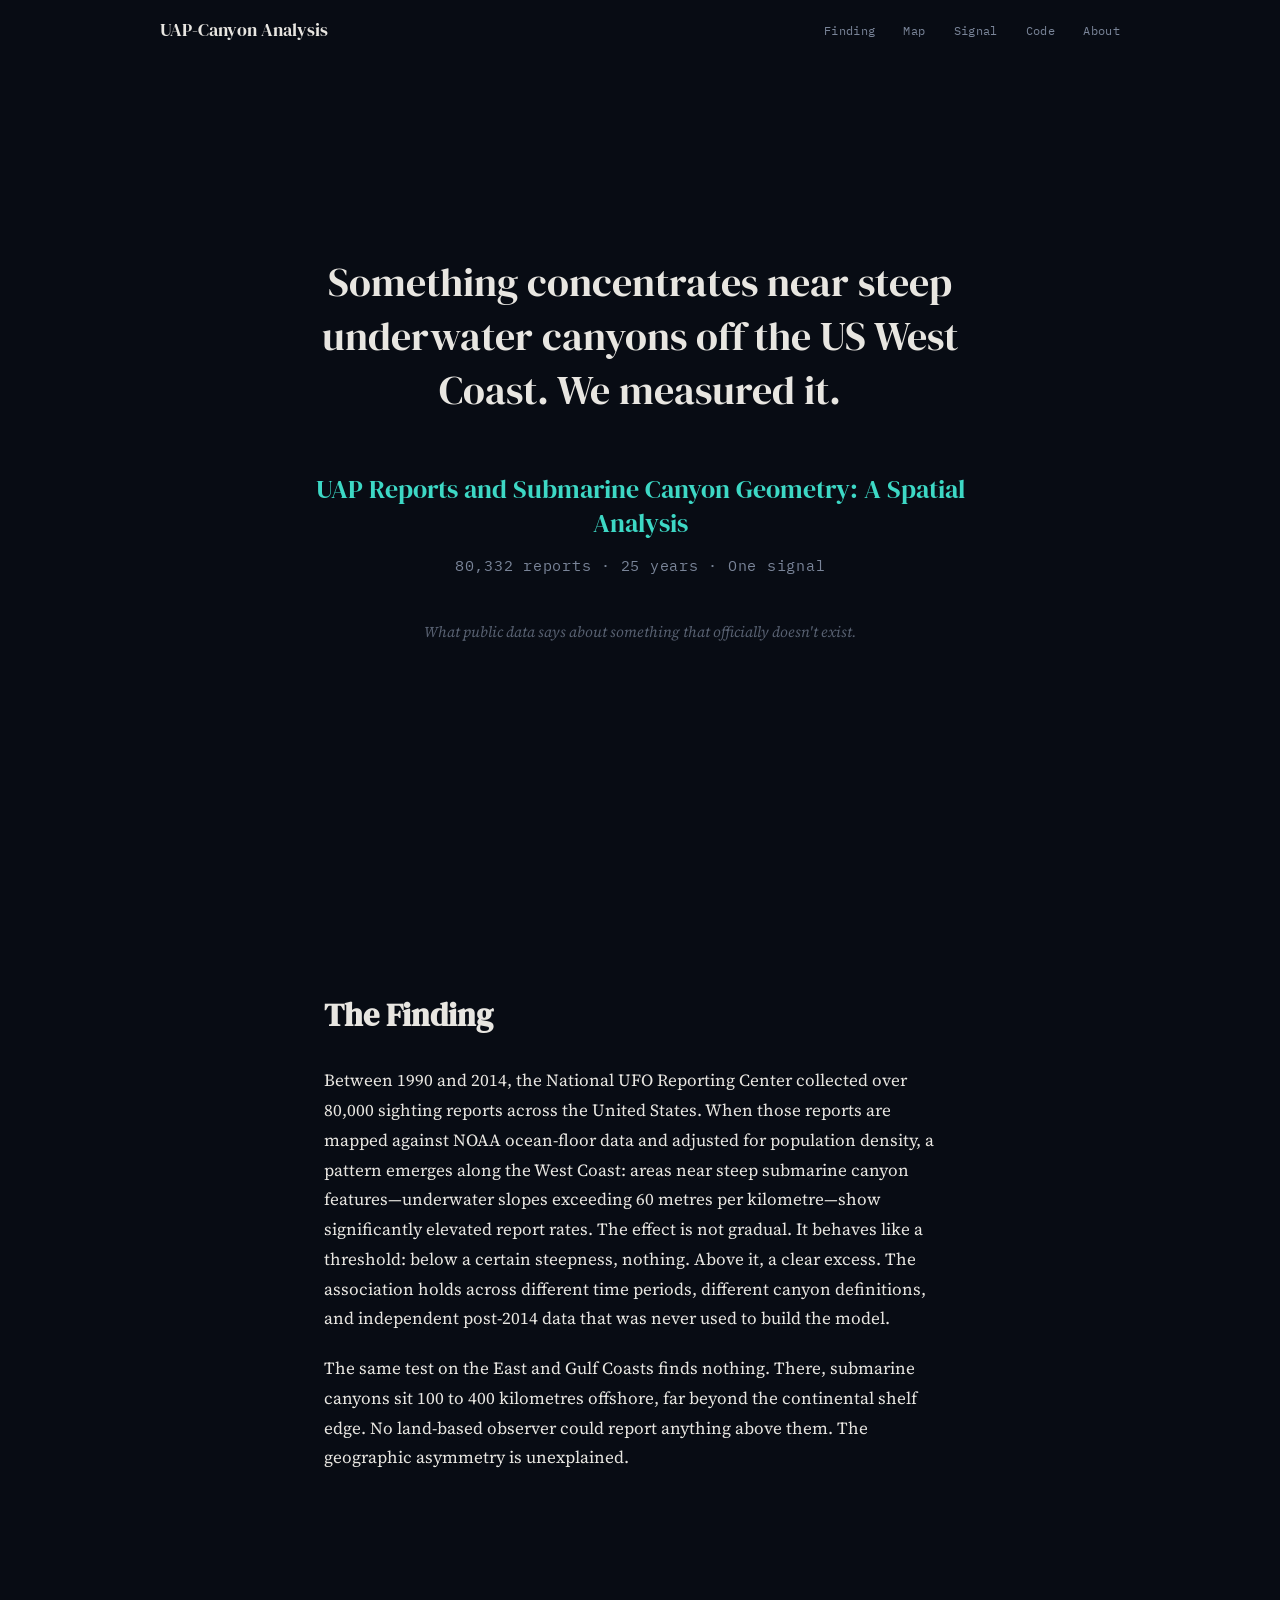
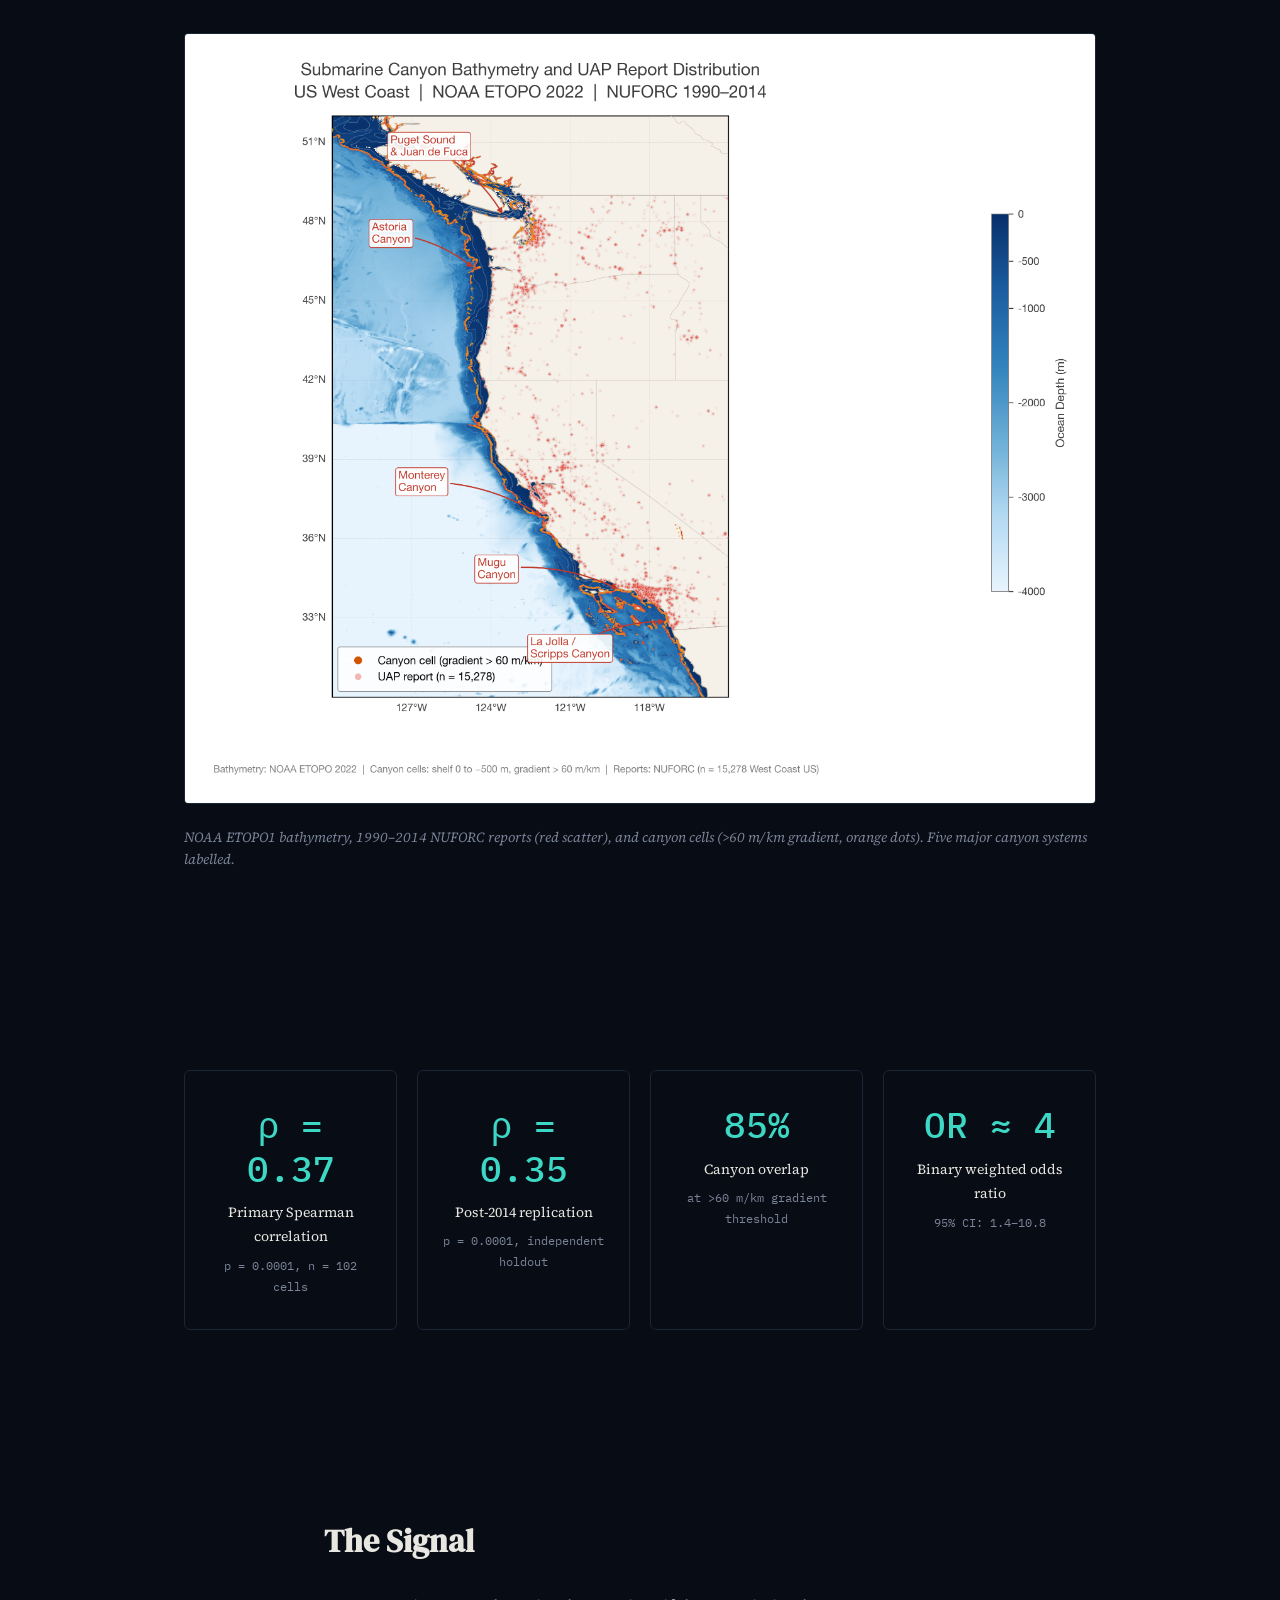
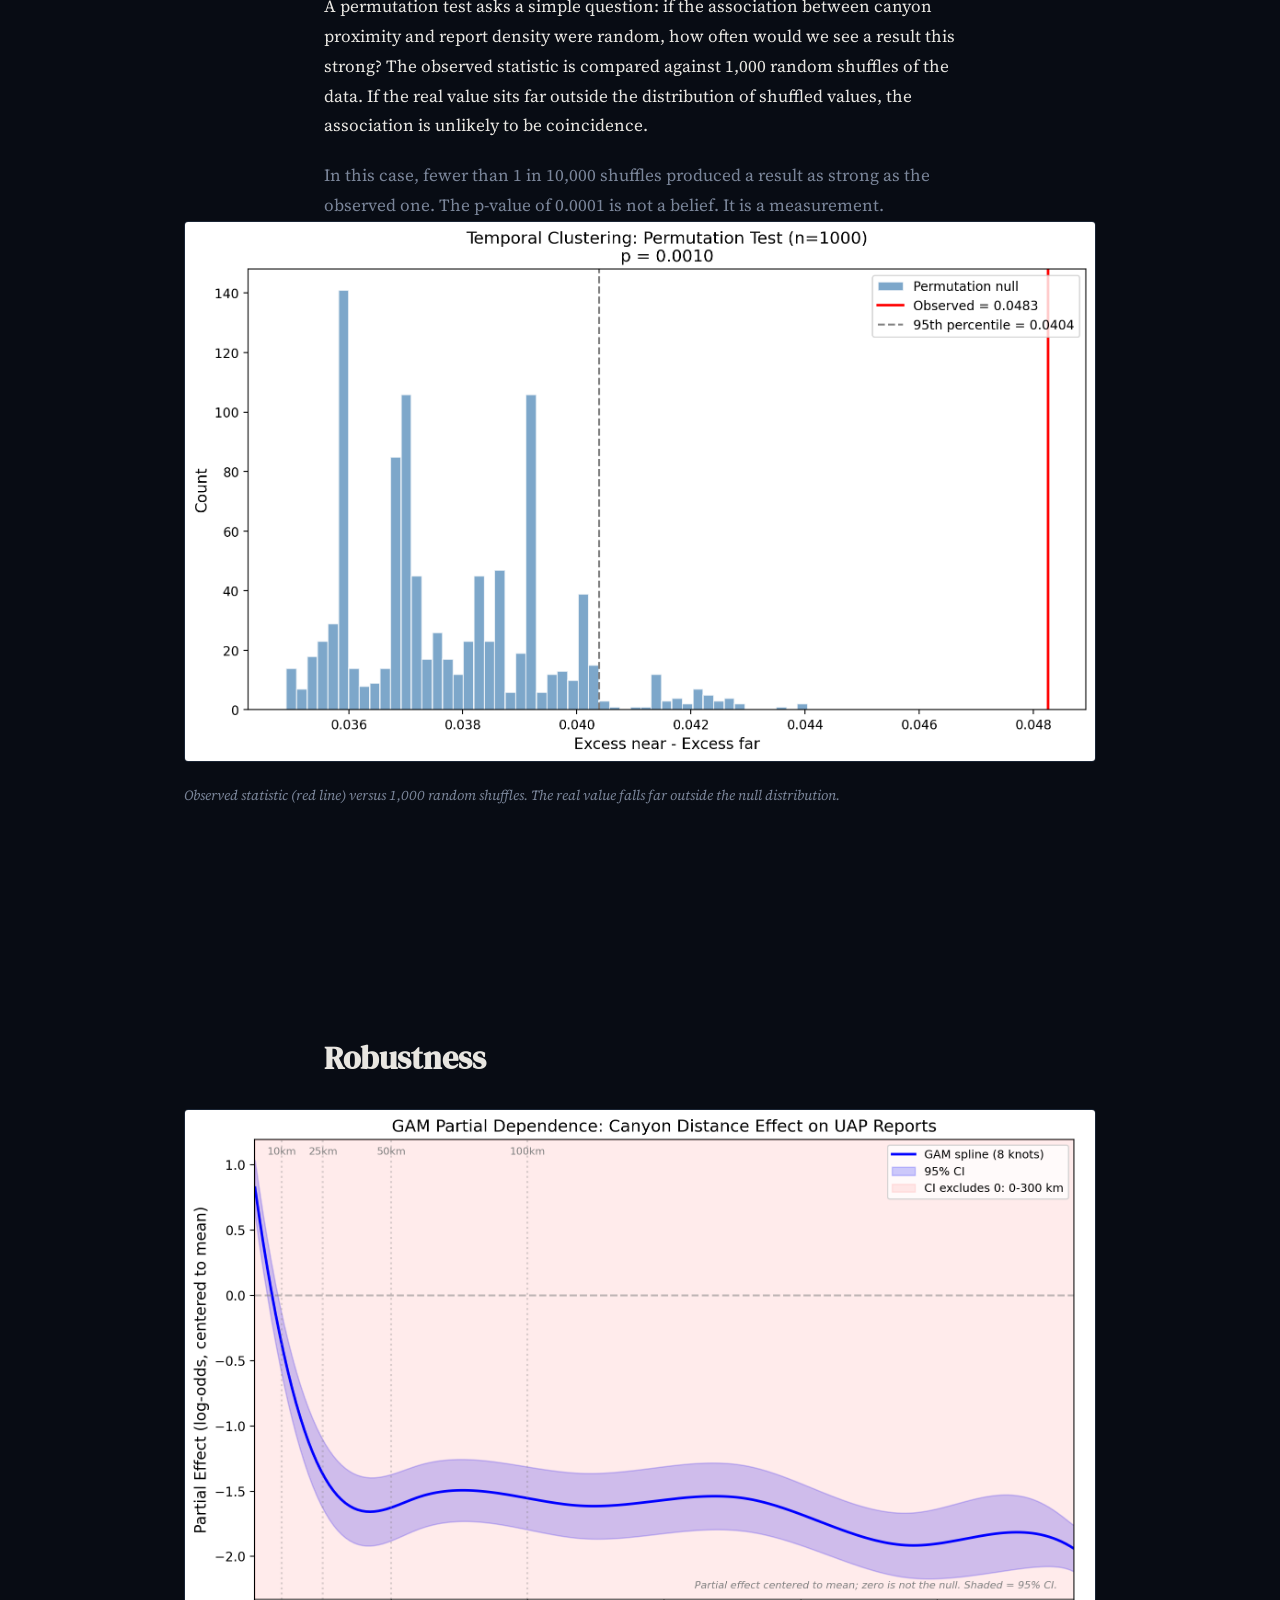
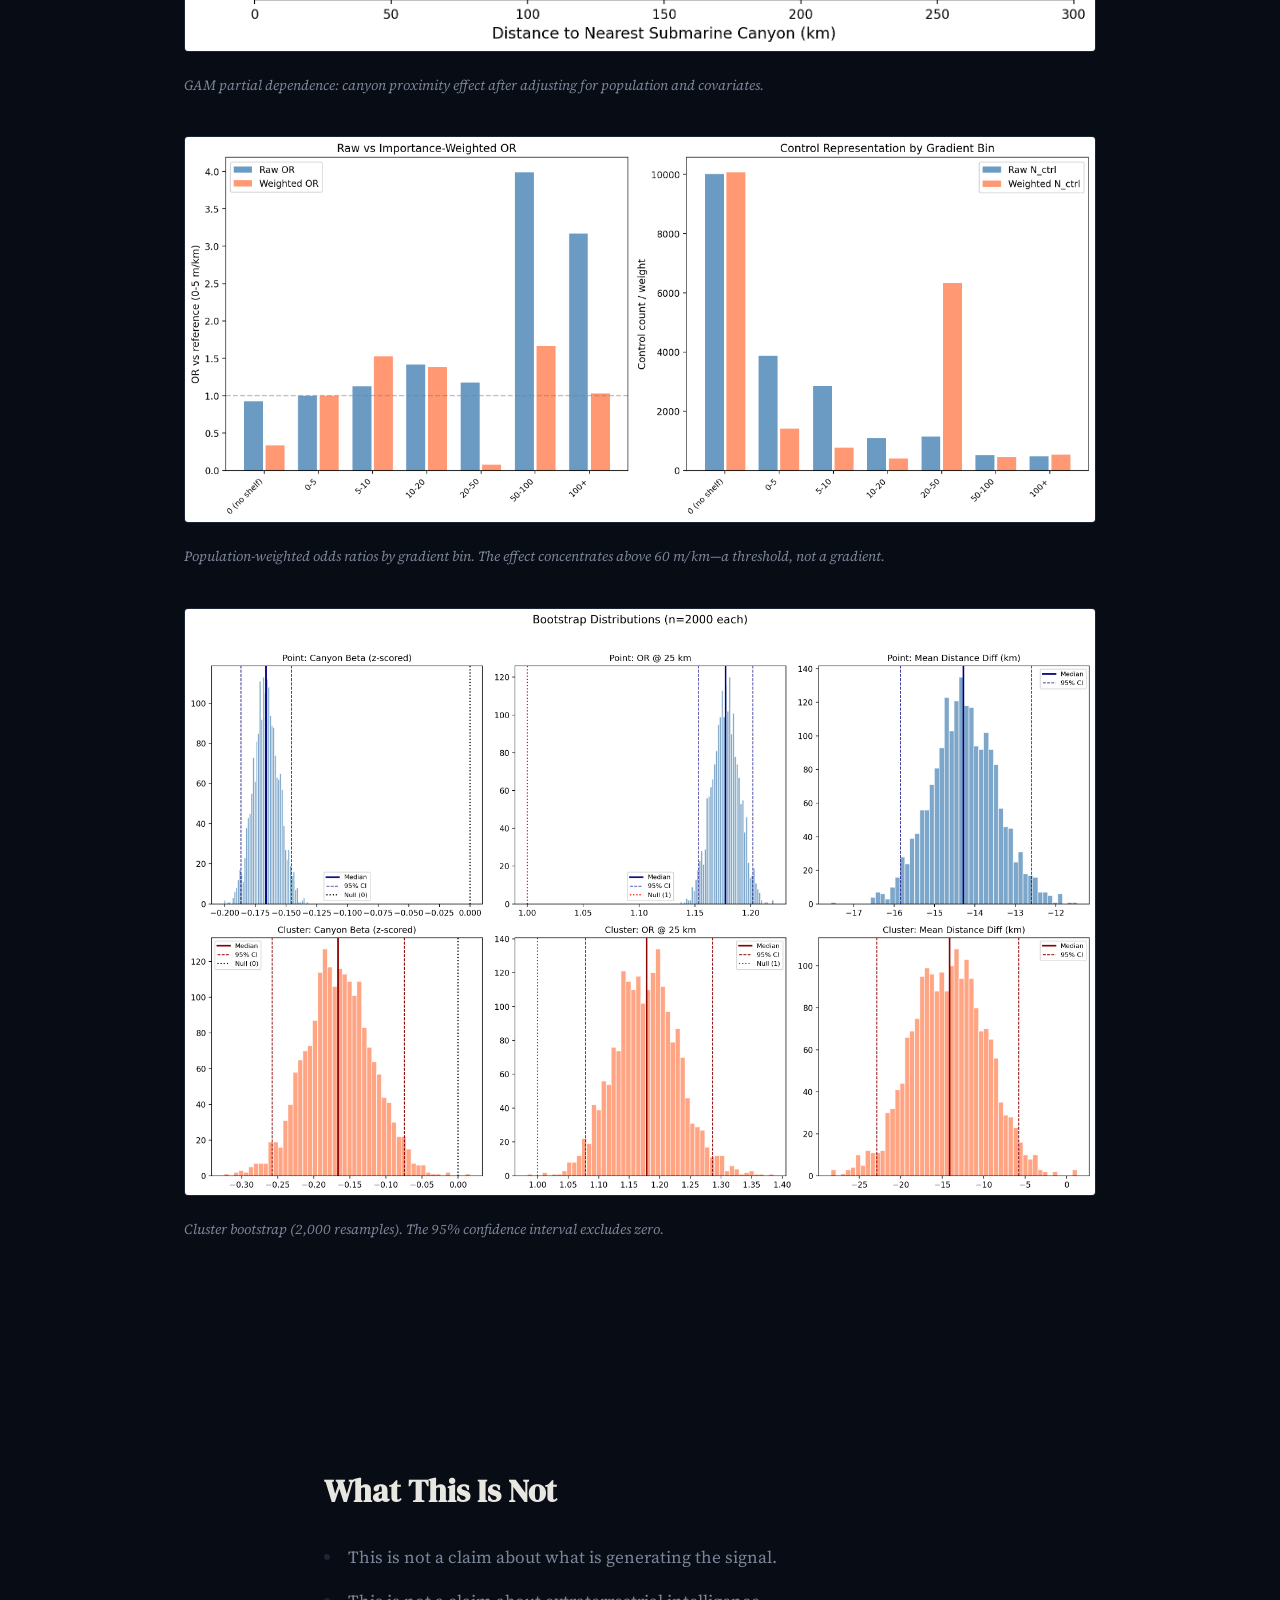
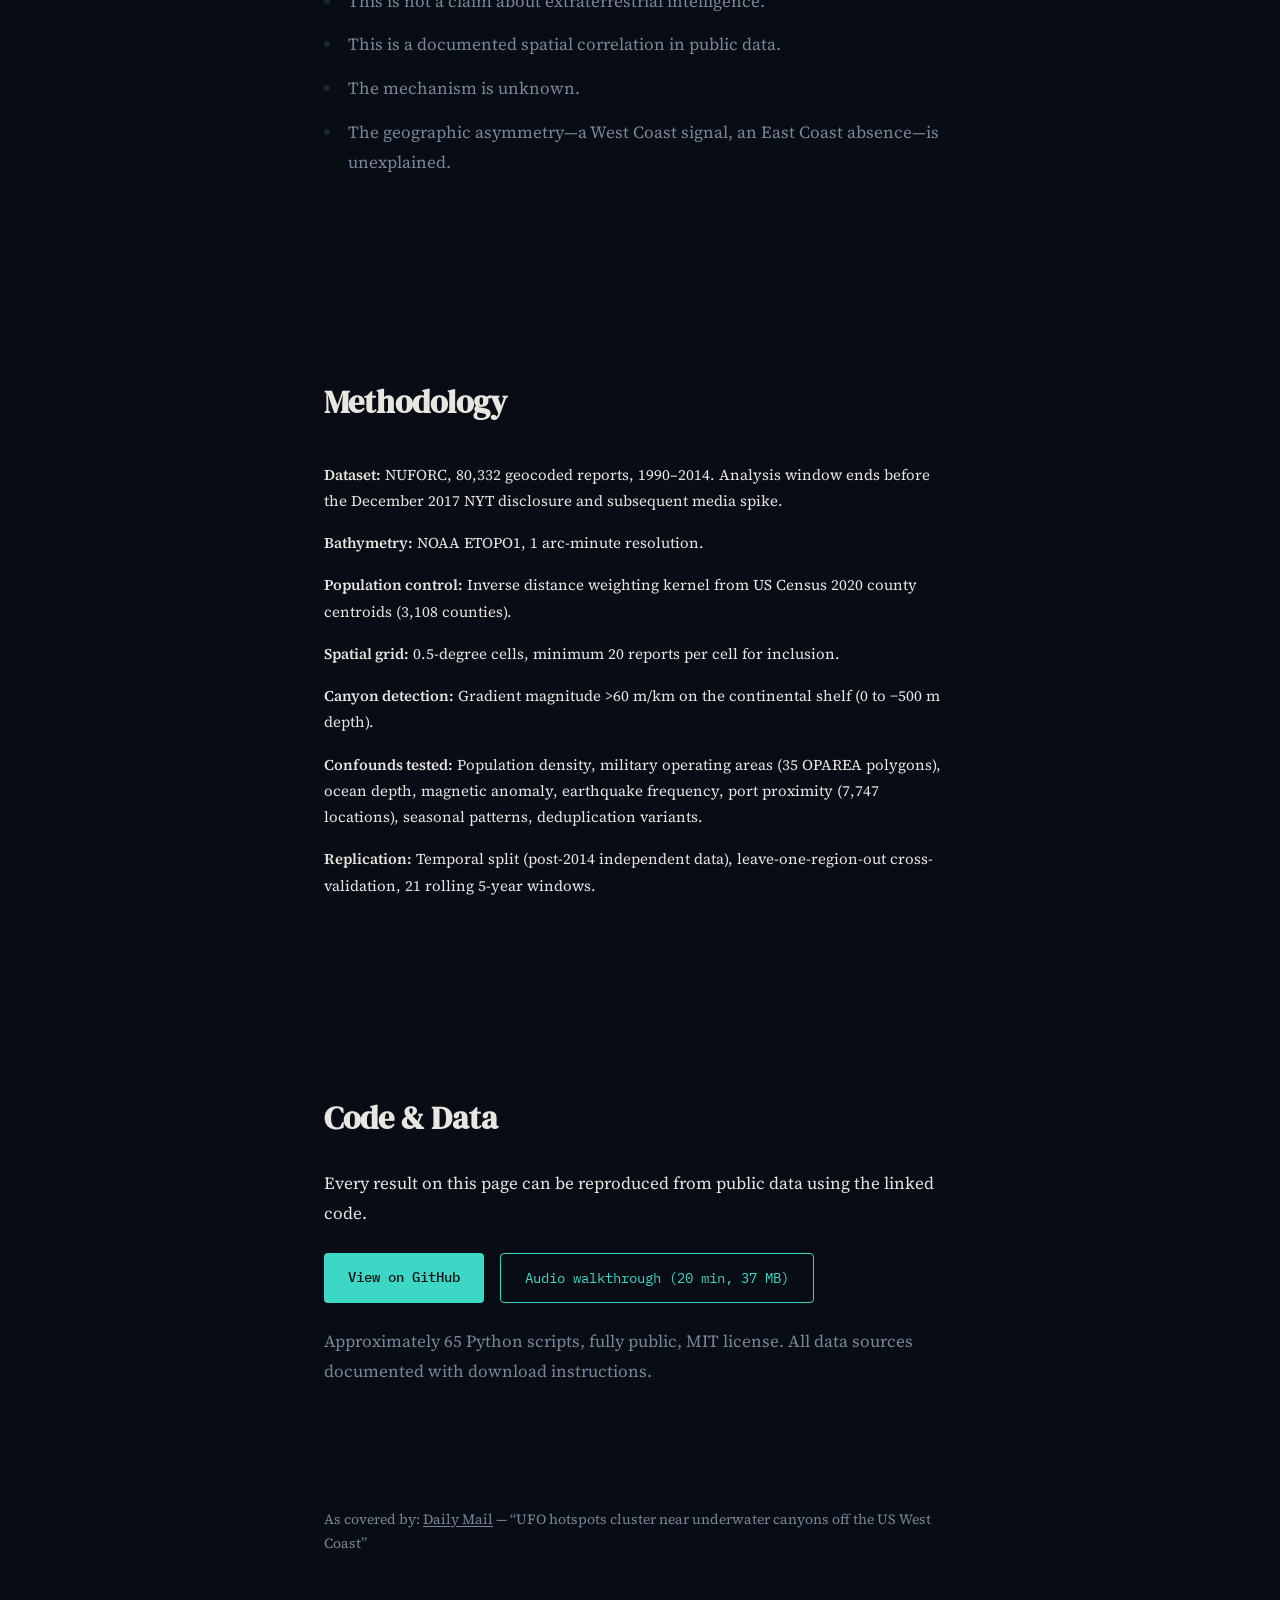
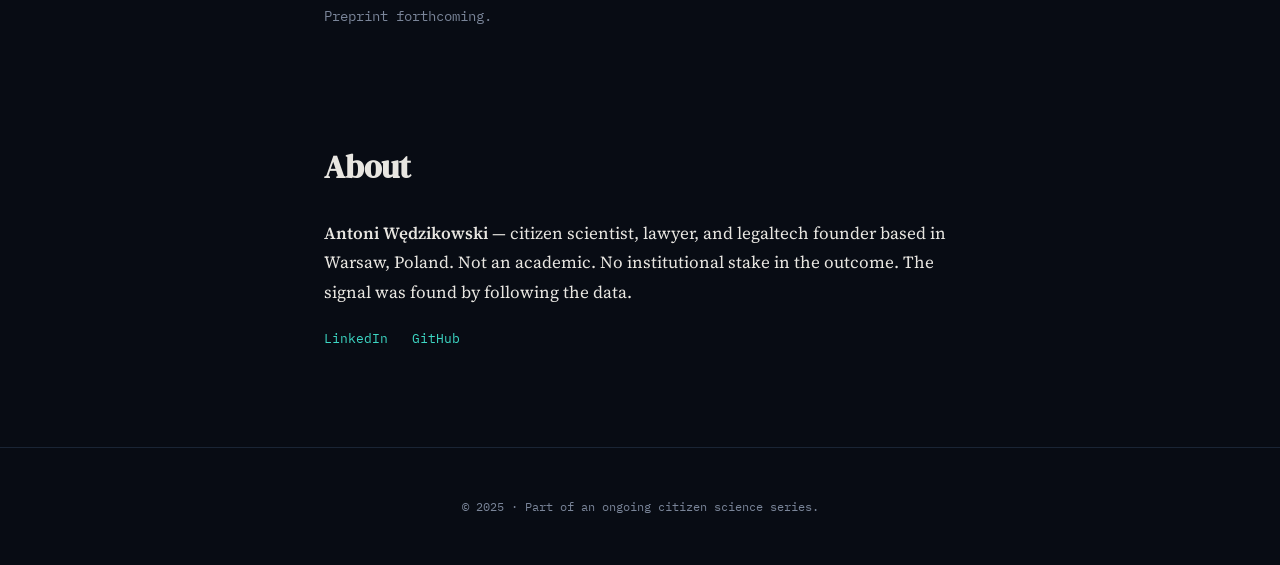
==== docs/index.html @ a11a2a2e "Add research landing page for GitHub Pages deployment Static single-page site in docs/ with self-con" ====
<!DOCTYPE html>
<html lang="en">
<head>
  <meta charset="UTF-8">
  <meta name="viewport" content="width=device-width, initial-scale=1.0">
  <title>UAP-Canyon Spatial Association Analysis</title>
  <meta name="description" content="Statistical analysis of the spatial relationship between UAP reports and submarine canyon features along the US West Coast. Spearman rho = 0.37, p = 0.0001. Open data, open code.">
  <meta property="og:title" content="UAP Reports and Submarine Canyon Geometry">
  <meta property="og:description" content="Something concentrates near steep underwater canyons off the US West Coast. We measured it. Open-source spatial analysis of 80,332 reports.">
  <meta property="og:image" content="figures/figure_hero_bathymetry.png">
  <meta property="og:type" content="website">
  <meta name="twitter:card" content="summary_large_image">
  <link rel="preconnect" href="https://fonts.googleapis.com">
  <link rel="preconnect" href="https://fonts.gstatic.com" crossorigin>
  <link href="https://fonts.googleapis.com/css2?family=DM+Serif+Display&family=IBM+Plex+Mono:wght@400;500&family=Source+Serif+4:ital,opsz,wght@0,8..60,400;0,8..60,600;1,8..60,400&display=swap" rel="stylesheet">
  <link rel="stylesheet" href="style.css">
</head>
<body>

  <!-- Progress bar -->
  <div class="progress-bar" id="progressBar"></div>

  <!-- Navigation -->
  <nav class="nav" id="nav">
    <div class="nav-inner">
      <a href="#hero" class="nav-logo">UAP-Canyon Analysis</a>
      <button class="nav-toggle" id="navToggle" aria-label="Toggle navigation">
        <span></span><span></span><span></span>
      </button>
      <ul class="nav-links" id="navLinks">
        <li><a href="#finding">Finding</a></li>
        <li><a href="#map">Map</a></li>
        <li><a href="#signal">Signal</a></li>
        <li><a href="#code">Code</a></li>
        <li><a href="#about">About</a></li>
      </ul>
    </div>
  </nav>

  <!-- Hero -->
  <section class="hero" id="hero">
    <div class="hero-content">
      <p class="hero-opening">Something concentrates near steep underwater canyons off the US West Coast. We measured it.</p>
      <h1 class="hero-title">UAP Reports and Submarine Canyon Geometry: A Spatial Analysis</h1>
      <p class="hero-subline">80,332 reports &middot; 25 years &middot; One signal</p>
      <p class="hero-tagline">What public data says about something that officially doesn't exist.</p>
    </div>
  </section>

  <!-- The Finding -->
  <section class="section" id="finding">
    <div class="content-narrow">
      <h2 class="section-heading">The Finding</h2>
      <p>Between 1990 and 2014, the National UFO Reporting Center collected over 80,000 sighting reports across the United States. When those reports are mapped against NOAA ocean-floor data and adjusted for population density, a pattern emerges along the West Coast: areas near steep submarine canyon features&mdash;underwater slopes exceeding 60 metres per kilometre&mdash;show significantly elevated report rates. The effect is not gradual. It behaves like a threshold: below a certain steepness, nothing. Above it, a clear excess. The association holds across different time periods, different canyon definitions, and independent post-2014 data that was never used to build the model.</p>
      <p>The same test on the East and Gulf Coasts finds nothing. There, submarine canyons sit 100 to 400 kilometres offshore, far beyond the continental shelf edge. No land-based observer could report anything above them. The geographic asymmetry is unexplained.</p>
    </div>
  </section>

  <!-- The Map -->
  <section class="section section-wide" id="map">
    <div class="content-wide">
      <figure class="figure-full">
        <img src="figures/figure_hero_bathymetry.png" alt="West Coast bathymetry with submarine canyon cells and UAP report density overlay" loading="eager" decoding="async" class="figure-img clickable">
        <figcaption>NOAA ETOPO1 bathymetry, 1990&ndash;2014 NUFORC reports (red scatter), and canyon cells (&gt;60 m/km gradient, orange dots). Five major canyon systems labelled.</figcaption>
      </figure>
    </div>
  </section>

  <!-- Key Statistics -->
  <section class="section" id="statistics">
    <div class="stats-row">
      <div class="stat-card">
        <div class="stat-number">&rho; = 0.37</div>
        <div class="stat-label">Primary Spearman correlation</div>
        <div class="stat-detail">p = 0.0001, n = 102 cells</div>
      </div>
      <div class="stat-card">
        <div class="stat-number">&rho; = 0.35</div>
        <div class="stat-label">Post-2014 replication</div>
        <div class="stat-detail">p = 0.0001, independent holdout</div>
      </div>
      <div class="stat-card">
        <div class="stat-number">85%</div>
        <div class="stat-label">Canyon overlap</div>
        <div class="stat-detail">at &gt;60 m/km gradient threshold</div>
      </div>
      <div class="stat-card">
        <div class="stat-number">OR &asymp; 4</div>
        <div class="stat-label">Binary weighted odds ratio</div>
        <div class="stat-detail">95% CI: 1.4&ndash;10.8</div>
      </div>
    </div>
  </section>

  <!-- The Signal -->
  <section class="section" id="signal">
    <div class="content-narrow">
      <h2 class="section-heading">The Signal</h2>
      <p>A permutation test asks a simple question: if the association between canyon proximity and report density were random, how often would we see a result this strong? The observed statistic is compared against 1,000 random shuffles of the data. If the real value sits far outside the distribution of shuffled values, the association is unlikely to be coincidence.</p>
      <p class="text-muted">In this case, fewer than 1 in 10,000 shuffles produced a result as strong as the observed one. The p-value of 0.0001 is not a belief. It is a measurement.</p>
    </div>
    <div class="content-wide">
      <figure class="figure-full">
        <img src="figures/sprint3_temporal_permutation.png" alt="Permutation test distribution showing observed signal versus null distribution" loading="lazy" decoding="async" class="figure-img clickable">
        <figcaption>Observed statistic (red line) versus 1,000 random shuffles. The real value falls far outside the null distribution.</figcaption>
      </figure>
    </div>
  </section>

  <!-- Additional Figures -->
  <section class="section" id="figures">
    <div class="content-narrow">
      <h2 class="section-heading">Robustness</h2>
    </div>
    <div class="content-wide">
      <figure class="figure-full">
        <img src="figures/sprint2_gam_partial_dependence.png" alt="Generalized additive model partial dependence plot" loading="lazy" decoding="async" class="figure-img clickable">
        <figcaption>GAM partial dependence: canyon proximity effect after adjusting for population and covariates.</figcaption>
      </figure>

      <figure class="figure-full">
        <img src="figures/sprint3_dose_robustness_weighted_or.png" alt="Weighted odds ratios with confidence intervals by gradient bin" loading="lazy" decoding="async" class="figure-img clickable">
        <figcaption>Population-weighted odds ratios by gradient bin. The effect concentrates above 60 m/km&mdash;a threshold, not a gradient.</figcaption>
      </figure>

      <figure class="figure-full">
        <img src="figures/sprint2_bootstrap_distributions.png" alt="Bootstrap distribution of the primary statistic" loading="lazy" decoding="async" class="figure-img clickable">
        <figcaption>Cluster bootstrap (2,000 resamples). The 95% confidence interval excludes zero.</figcaption>
      </figure>
    </div>
  </section>

  <!-- What This Is Not -->
  <section class="section" id="disclaimer">
    <div class="content-narrow">
      <h2 class="section-heading">What This Is Not</h2>
      <ul class="clean-list">
        <li>This is not a claim about what is generating the signal.</li>
        <li>This is not a claim about extraterrestrial intelligence.</li>
        <li>This is a documented spatial correlation in public data.</li>
        <li>The mechanism is unknown.</li>
        <li>The geographic asymmetry&mdash;a West Coast signal, an East Coast absence&mdash;is unexplained.</li>
      </ul>
    </div>
  </section>

  <!-- Methodology -->
  <section class="section" id="methods">
    <div class="content-narrow">
      <h2 class="section-heading">Methodology</h2>
      <ul class="method-list">
        <li><strong>Dataset:</strong> NUFORC, 80,332 geocoded reports, 1990&ndash;2014. Analysis window ends before the December 2017 NYT disclosure and subsequent media spike.</li>
        <li><strong>Bathymetry:</strong> NOAA ETOPO1, 1 arc-minute resolution.</li>
        <li><strong>Population control:</strong> Inverse distance weighting kernel from US Census 2020 county centroids (3,108 counties).</li>
        <li><strong>Spatial grid:</strong> 0.5-degree cells, minimum 20 reports per cell for inclusion.</li>
        <li><strong>Canyon detection:</strong> Gradient magnitude &gt;60 m/km on the continental shelf (0 to &minus;500 m depth).</li>
        <li><strong>Confounds tested:</strong> Population density, military operating areas (35 OPAREA polygons), ocean depth, magnetic anomaly, earthquake frequency, port proximity (7,747 locations), seasonal patterns, deduplication variants.</li>
        <li><strong>Replication:</strong> Temporal split (post-2014 independent data), leave-one-region-out cross-validation, 21 rolling 5-year windows.</li>
      </ul>
    </div>
  </section>

  <!-- Code & Data -->
  <section class="section" id="code">
    <div class="content-narrow">
      <h2 class="section-heading">Code &amp; Data</h2>
      <p>Every result on this page can be reproduced from public data using the linked code.</p>
      <div class="code-links">
        <a href="https://github.com/antoniwedzikowski-rgb/uap-canyon-analysis" target="_blank" rel="noopener" class="btn-primary">View on GitHub</a>
        <a href="media/UAPs_Cluster_Over_Steep_Underwater_Canyons.m4a" class="btn-secondary" download>Audio walkthrough (20 min, 37 MB)</a>
      </div>
      <p class="text-muted">Approximately 65 Python scripts, fully public, MIT license. All data sources documented with download instructions.</p>
    </div>
  </section>

  <!-- Press Coverage -->
  <section class="section section-compact" id="press">
    <div class="content-narrow">
      <p class="press-line">As covered by: <a href="https://www.dailymail.co.uk/sciencetech/article-15573389/ufo-hotspots-underwater-canyons-west-coast.html" target="_blank" rel="noopener">Daily Mail</a> &mdash; &ldquo;UFO hotspots cluster near underwater canyons off the US West Coast&rdquo;</p>
    </div>
  </section>

  <!-- Preprint -->
  <section class="section section-compact">
    <div class="content-narrow">
      <p class="preprint-line">Preprint forthcoming.</p>
    </div>
  </section>

  <!-- About -->
  <section class="section" id="about">
    <div class="content-narrow">
      <h2 class="section-heading">About</h2>
      <p><strong>Antoni W&#281;dzikowski</strong> &mdash; citizen scientist, lawyer, and legaltech founder based in Warsaw, Poland. Not an academic. No institutional stake in the outcome. The signal was found by following the data.</p>
      <div class="about-links">
        <a href="https://www.linkedin.com/in/antekwedzikowski/" target="_blank" rel="noopener">LinkedIn</a>
        <a href="https://github.com/antoniwedzikowski-rgb/uap-canyon-analysis" target="_blank" rel="noopener">GitHub</a>
      </div>
    </div>
  </section>

  <!-- Footer -->
  <footer class="footer">
    <div class="content-narrow">
      <p>&copy; 2025 &middot; Part of an ongoing citizen science series.</p>
    </div>
  </footer>

  <!-- Lightbox -->
  <div class="lightbox" id="lightbox" role="dialog" aria-hidden="true">
    <button class="lightbox-close" aria-label="Close">&times;</button>
    <img class="lightbox-img" id="lightboxImg" src="" alt="">
  </div>

  <script src="script.js"></script>
</body>
</html>
---- docs/style.css ----
/* ============================================
   UAP-Canyon Analysis — Landing Page Styles
   Deep ocean. Topographic. Cartographic precision.
   ============================================ */

:root {
  --bg: #080c14;
  --surface: #0f1520;
  --surface-raised: #172030;
  --text: #e8e6e1;
  --text-muted: #7a8599;
  --accent: #3dd8c5;
  --accent-dim: rgba(61, 216, 197, 0.15);
  --border: #1a2535;
  --font-display: 'DM Serif Display', Georgia, serif;
  --font-body: 'Source Serif 4', Georgia, serif;
  --font-mono: 'IBM Plex Mono', 'Courier New', monospace;
}

/* Reset */
*, *::before, *::after {
  margin: 0;
  padding: 0;
  box-sizing: border-box;
}

html {
  scroll-behavior: smooth;
  scroll-padding-top: 5rem;
}

body {
  font-family: var(--font-body);
  font-size: 1.0625rem;
  line-height: 1.75;
  color: var(--text);
  background: var(--bg);
  -webkit-font-smoothing: antialiased;
  -moz-osx-font-smoothing: grayscale;
}

/* Progress bar */
.progress-bar {
  position: fixed;
  top: 0;
  left: 0;
  height: 2px;
  background: var(--accent);
  width: 0%;
  z-index: 1001;
  transition: width 0.1s linear;
}

/* ---- Navigation ---- */

.nav {
  position: fixed;
  top: 0;
  left: 0;
  right: 0;
  z-index: 1000;
  padding: 0.875rem 2rem;
  transition: background 0.3s ease, box-shadow 0.3s ease;
}

.nav.scrolled {
  background: rgba(8, 12, 20, 0.95);
  box-shadow: 0 1px 0 var(--border);
  backdrop-filter: blur(8px);
  -webkit-backdrop-filter: blur(8px);
}

.nav-inner {
  max-width: 960px;
  margin: 0 auto;
  display: flex;
  align-items: center;
  justify-content: space-between;
}

.nav-logo {
  font-family: var(--font-display);
  font-size: 1.125rem;
  color: var(--text);
  text-decoration: none;
  white-space: nowrap;
}

.nav-links {
  display: flex;
  list-style: none;
  gap: 1.75rem;
}

.nav-links a {
  font-family: var(--font-mono);
  font-size: 0.75rem;
  letter-spacing: 0.03em;
  color: var(--text-muted);
  text-decoration: none;
  transition: color 0.2s ease;
}

.nav-links a:hover,
.nav-links a.active {
  color: var(--accent);
}

.nav-toggle {
  display: none;
  flex-direction: column;
  gap: 4px;
  background: none;
  border: none;
  cursor: pointer;
  padding: 4px;
}

.nav-toggle span {
  display: block;
  width: 20px;
  height: 2px;
  background: var(--text-muted);
  transition: transform 0.2s ease, opacity 0.2s ease;
}

/* ---- Layout ---- */

.content-narrow {
  max-width: 680px;
  margin: 0 auto;
  padding: 0 1.5rem;
}

.content-wide {
  max-width: 960px;
  margin: 0 auto;
  padding: 0 1.5rem;
}

.section {
  padding: 6rem 0;
}

.section-wide {
  padding: 4rem 0;
}

.section-compact {
  padding: 1.5rem 0;
}

/* ---- Typography ---- */

.section-heading {
  font-family: var(--font-display);
  font-size: clamp(1.5rem, 3vw, 2rem);
  line-height: 1.2;
  margin-bottom: 2rem;
  color: var(--text);
}

p {
  margin-bottom: 1.25rem;
}

p:last-child {
  margin-bottom: 0;
}

strong {
  font-weight: 600;
}

.text-muted {
  color: var(--text-muted);
}

/* ---- Hero ---- */

.hero {
  min-height: 100vh;
  display: flex;
  align-items: center;
  justify-content: center;
  text-align: center;
  padding: 4rem 1.5rem;
}

.hero-content {
  max-width: 720px;
}

.hero-opening {
  font-family: var(--font-display);
  font-size: clamp(1.5rem, 4vw, 2.5rem);
  line-height: 1.35;
  color: var(--text);
  margin-bottom: 3.5rem;
}

.hero-title {
  font-family: var(--font-display);
  font-size: clamp(1.125rem, 2.5vw, 1.625rem);
  line-height: 1.3;
  color: var(--accent);
  margin-bottom: 0.75rem;
  font-weight: 400;
}

.hero-subline {
  font-family: var(--font-mono);
  font-size: 0.9375rem;
  color: var(--text-muted);
  letter-spacing: 0.05em;
  margin-bottom: 2.5rem;
}

.hero-tagline {
  font-family: var(--font-body);
  font-style: italic;
  font-size: 0.9375rem;
  color: var(--text-muted);
  opacity: 0.7;
}

/* ---- Figures ---- */

.figure-full {
  margin: 2.5rem 0;
}

.figure-full:first-child {
  margin-top: 0;
}

.figure-img {
  width: 100%;
  height: auto;
  border-radius: 4px;
  border: 1px solid var(--border);
}

.figure-img.clickable {
  cursor: zoom-in;
  transition: border-color 0.2s ease;
}

.figure-img.clickable:hover {
  border-color: var(--accent);
}

figcaption {
  font-size: 0.875rem;
  line-height: 1.6;
  color: var(--text-muted);
  margin-top: 0.75rem;
  font-style: italic;
}

/* ---- Stats Row ---- */

.stats-row {
  display: grid;
  grid-template-columns: repeat(4, 1fr);
  gap: 1.25rem;
  max-width: 960px;
  margin: 0 auto;
  padding: 0 1.5rem;
}

.stat-card {
  background: transparent;
  border: 1px solid var(--border);
  border-radius: 6px;
  padding: 2rem 1.25rem;
  text-align: center;
}

.stat-number {
  font-family: var(--font-mono);
  font-size: clamp(1.5rem, 3vw, 2.25rem);
  font-weight: 500;
  color: var(--accent);
  line-height: 1.2;
  margin-bottom: 0.625rem;
}

.stat-label {
  font-family: var(--font-body);
  font-size: 0.875rem;
  color: var(--text);
  margin-bottom: 0.375rem;
}

.stat-detail {
  font-family: var(--font-mono);
  font-size: 0.75rem;
  color: var(--text-muted);
}

/* ---- Lists ---- */

.clean-list {
  list-style: none;
  padding: 0;
}

.clean-list li {
  position: relative;
  padding-left: 1.5rem;
  margin-bottom: 0.875rem;
  color: var(--text-muted);
}

.clean-list li::before {
  content: '';
  position: absolute;
  left: 0;
  top: 0.65em;
  width: 6px;
  height: 6px;
  border-radius: 50%;
  background: var(--border);
}

.method-list {
  list-style: none;
  padding: 0;
}

.method-list li {
  padding: 0.5rem 0;
  font-size: 0.9375rem;
}

/* ---- Buttons ---- */

.code-links {
  display: flex;
  gap: 1rem;
  margin: 1.5rem 0;
  flex-wrap: wrap;
}

.btn-primary {
  display: inline-block;
  font-family: var(--font-mono);
  font-size: 0.875rem;
  padding: 0.75rem 1.5rem;
  background: var(--accent);
  color: var(--bg);
  text-decoration: none;
  border-radius: 4px;
  transition: opacity 0.2s ease;
  font-weight: 500;
}

.btn-primary:hover {
  opacity: 0.85;
}

.btn-secondary {
  display: inline-block;
  font-family: var(--font-mono);
  font-size: 0.875rem;
  padding: 0.75rem 1.5rem;
  background: transparent;
  color: var(--accent);
  text-decoration: none;
  border-radius: 4px;
  border: 1px solid var(--accent);
  transition: background 0.2s ease;
}

.btn-secondary:hover {
  background: var(--accent-dim);
}

/* ---- Press & Preprint ---- */

.press-line {
  font-size: 0.875rem;
  color: var(--text-muted);
}

.press-line a {
  color: var(--text-muted);
  text-decoration: underline;
  text-underline-offset: 2px;
  transition: color 0.2s ease;
}

.press-line a:hover {
  color: var(--accent);
}

.preprint-line {
  font-family: var(--font-mono);
  font-size: 0.875rem;
  color: var(--text-muted);
}

/* ---- About ---- */

.about-links {
  display: flex;
  gap: 1.5rem;
  margin-top: 1rem;
}

.about-links a {
  font-family: var(--font-mono);
  font-size: 0.8125rem;
  color: var(--accent);
  text-decoration: none;
  transition: opacity 0.2s ease;
}

.about-links a:hover {
  opacity: 0.7;
}

/* ---- Footer ---- */

.footer {
  padding: 3rem 0;
  border-top: 1px solid var(--border);
}

.footer p {
  font-family: var(--font-mono);
  font-size: 0.75rem;
  color: var(--text-muted);
  text-align: center;
}

/* ---- Lightbox ---- */

.lightbox {
  position: fixed;
  inset: 0;
  z-index: 2000;
  background: rgba(8, 12, 20, 0.95);
  display: flex;
  align-items: center;
  justify-content: center;
  padding: 2rem;
  opacity: 0;
  visibility: hidden;
  transition: opacity 0.25s ease, visibility 0.25s ease;
  cursor: zoom-out;
}

.lightbox.open {
  opacity: 1;
  visibility: visible;
}

.lightbox-close {
  position: absolute;
  top: 1.5rem;
  right: 1.5rem;
  font-size: 2rem;
  color: var(--text-muted);
  background: none;
  border: none;
  cursor: pointer;
  line-height: 1;
  transition: color 0.2s ease;
}

.lightbox-close:hover {
  color: var(--text);
}

.lightbox-img {
  max-width: 90vw;
  max-height: 90vh;
  object-fit: contain;
  border-radius: 4px;
}

/* ---- Responsive ---- */

@media (max-width: 768px) {
  .stats-row {
    grid-template-columns: repeat(2, 1fr);
  }

  .section {
    padding: 4rem 0;
  }

  .nav-toggle {
    display: flex;
  }

  .nav-links {
    position: fixed;
    top: 0;
    right: 0;
    bottom: 0;
    width: 260px;
    background: var(--surface);
    flex-direction: column;
    padding: 5rem 2rem 2rem;
    gap: 1.25rem;
    transform: translateX(100%);
    transition: transform 0.3s ease;
    box-shadow: -4px 0 20px rgba(0, 0, 0, 0.4);
  }

  .nav-links.open {
    transform: translateX(0);
  }

  .nav-links a {
    font-size: 0.875rem;
  }
}

@media (max-width: 480px) {
  .stats-row {
    grid-template-columns: 1fr;
  }

  .hero-opening {
    font-size: 1.375rem;
  }

  .stat-card {
    padding: 1.5rem 1rem;
  }

  .code-links {
    flex-direction: column;
  }

  .btn-primary,
  .btn-secondary {
    text-align: center;
  }
}
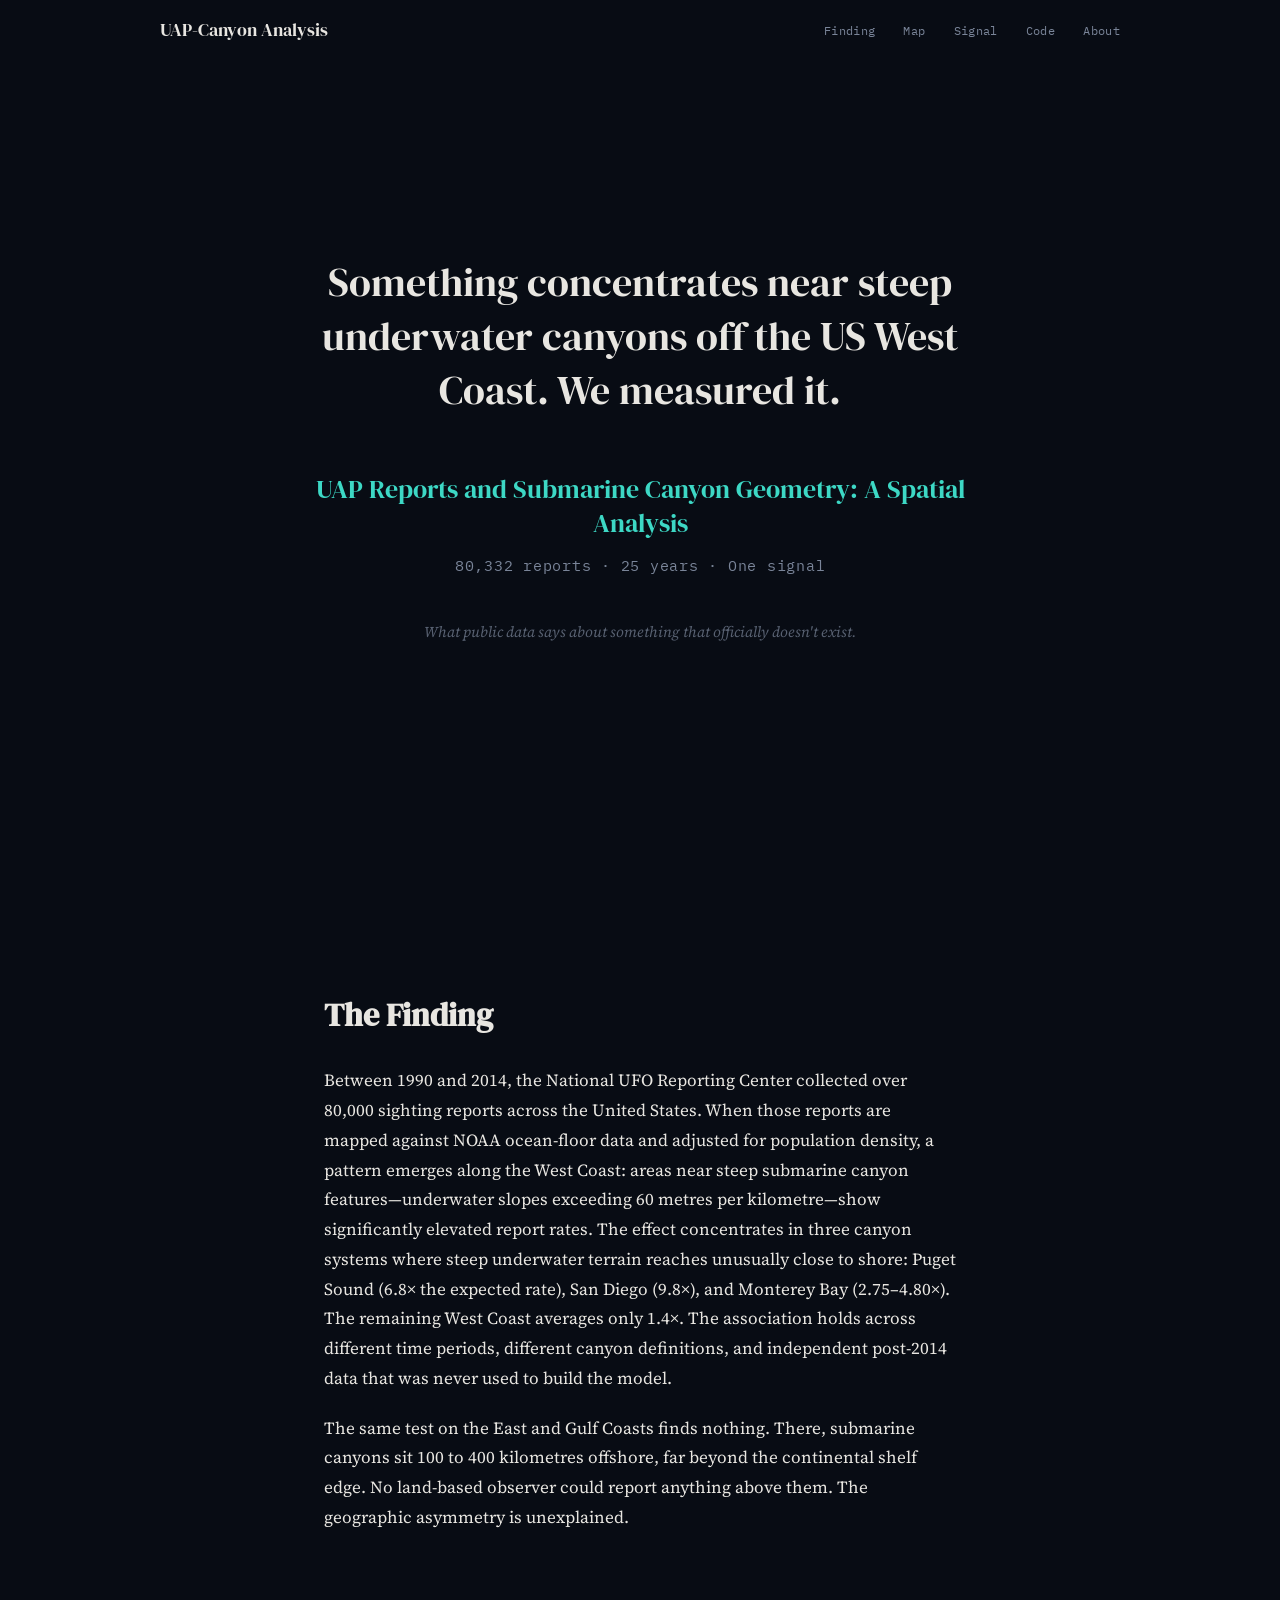
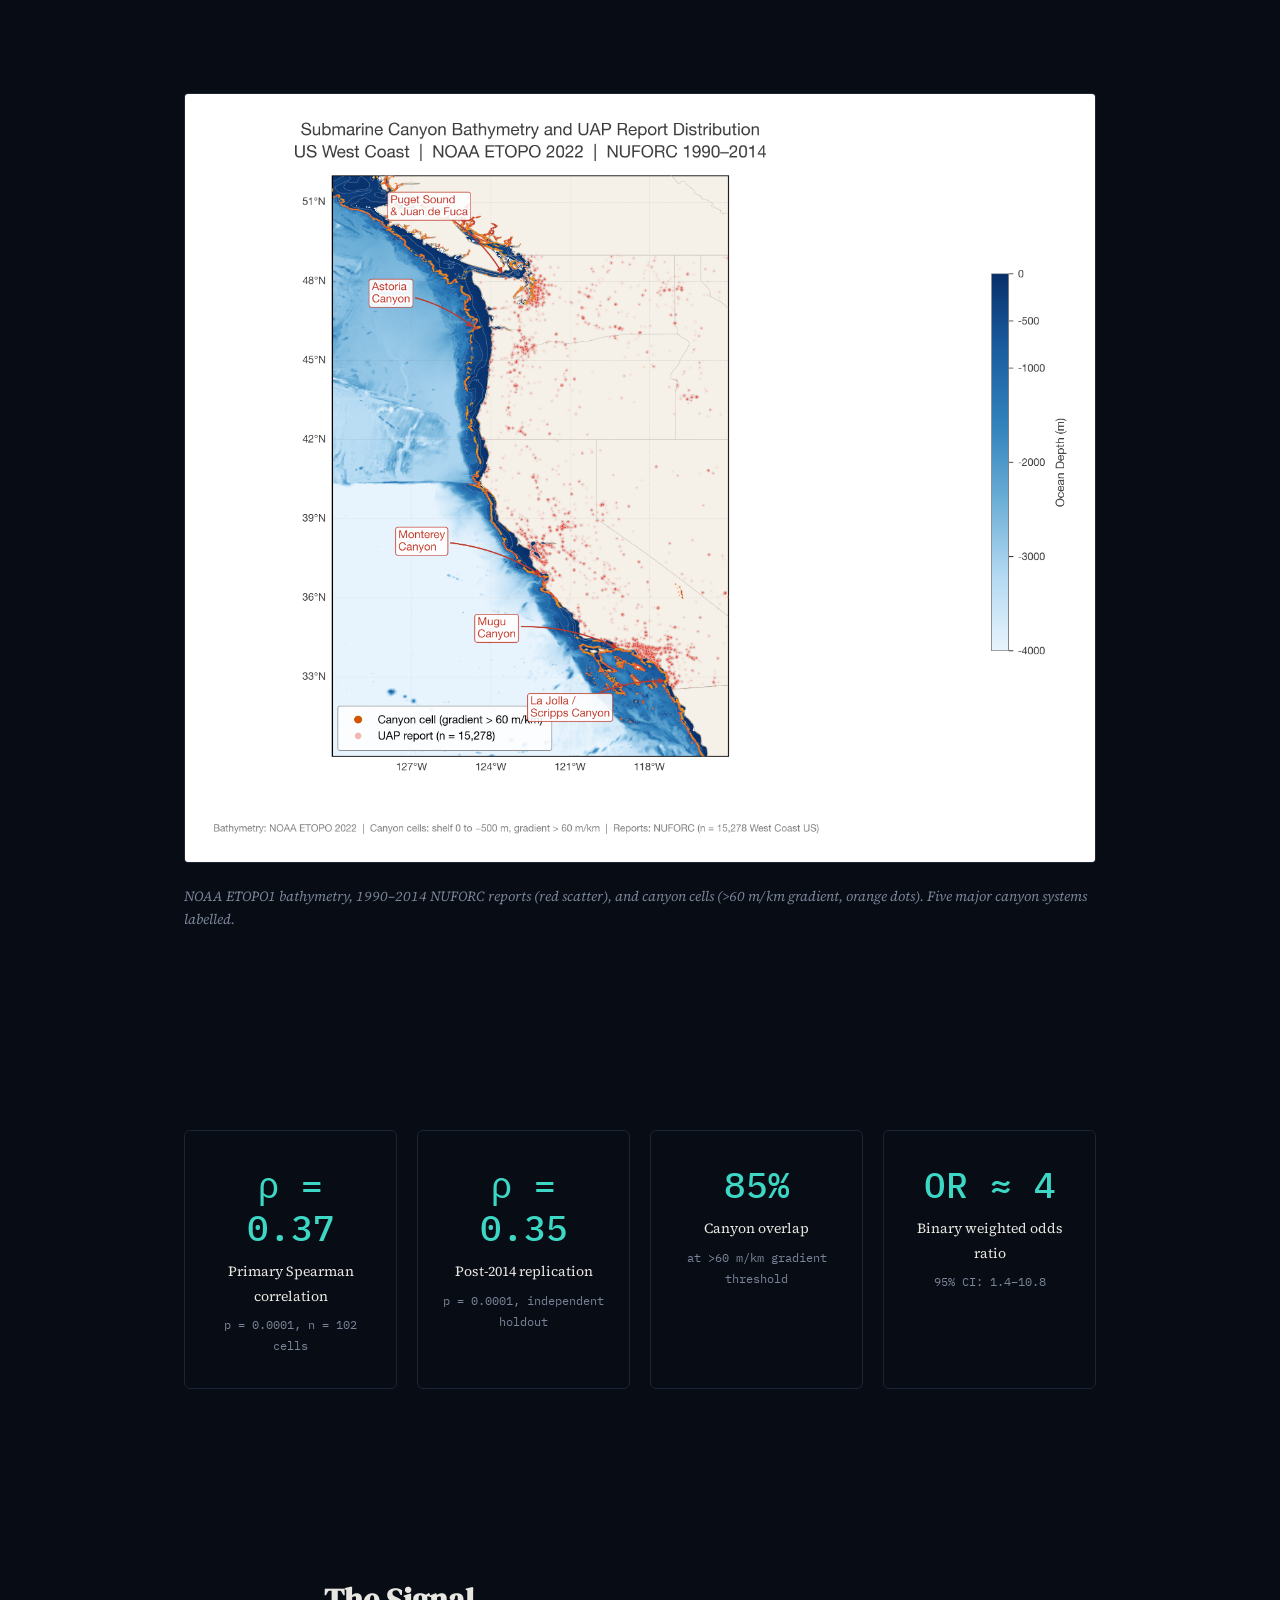
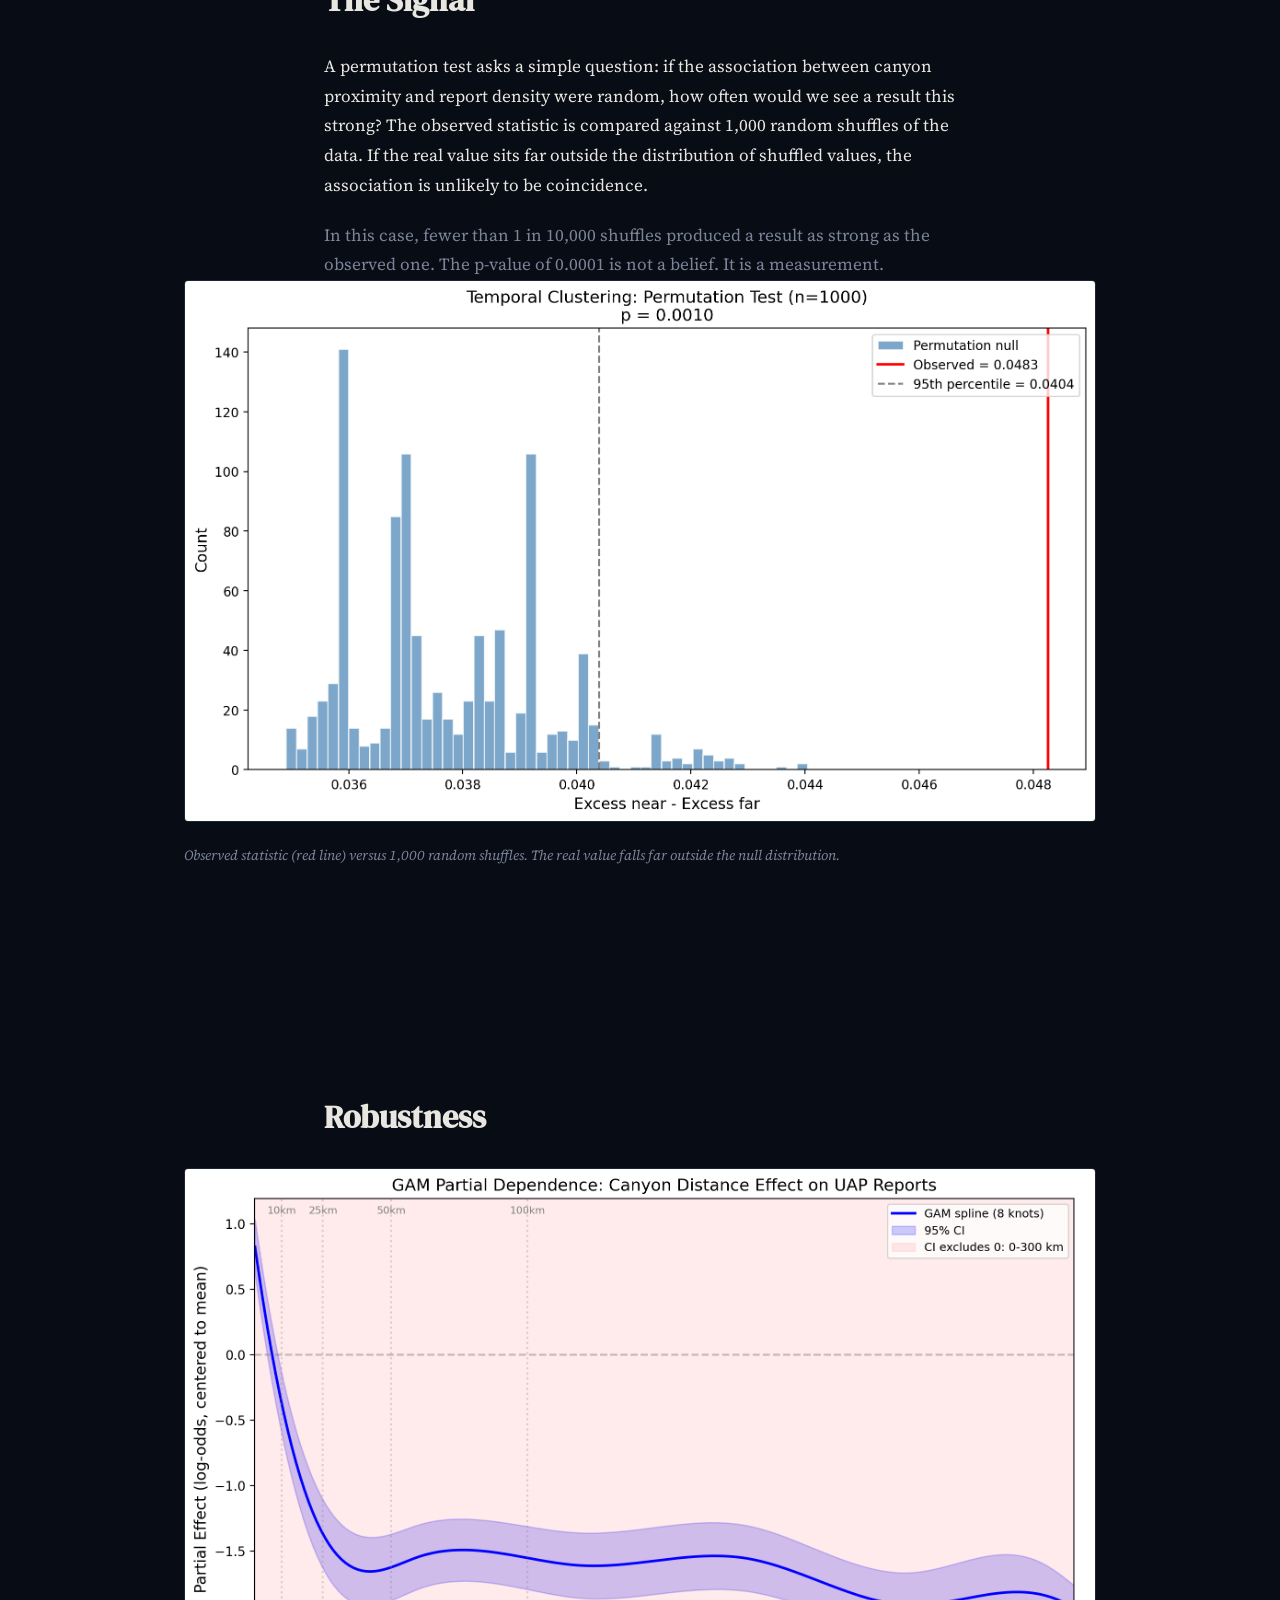
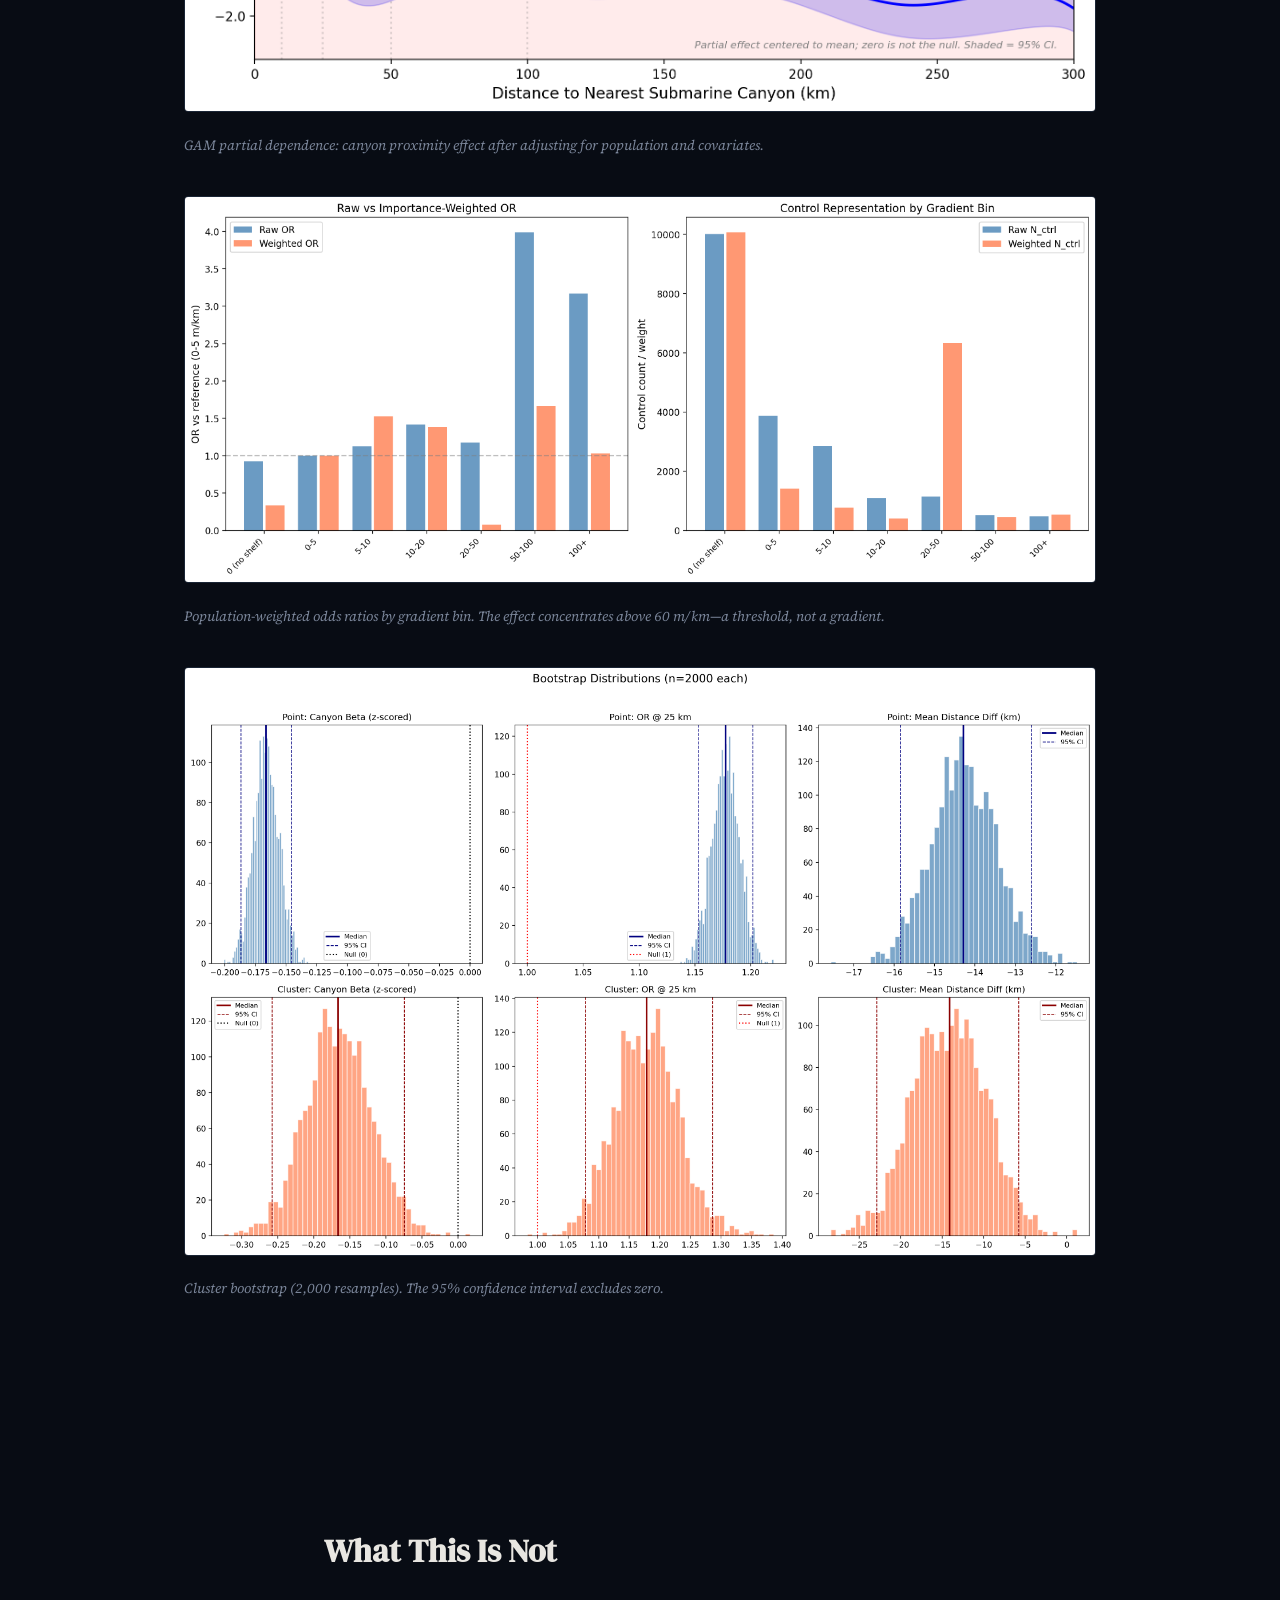
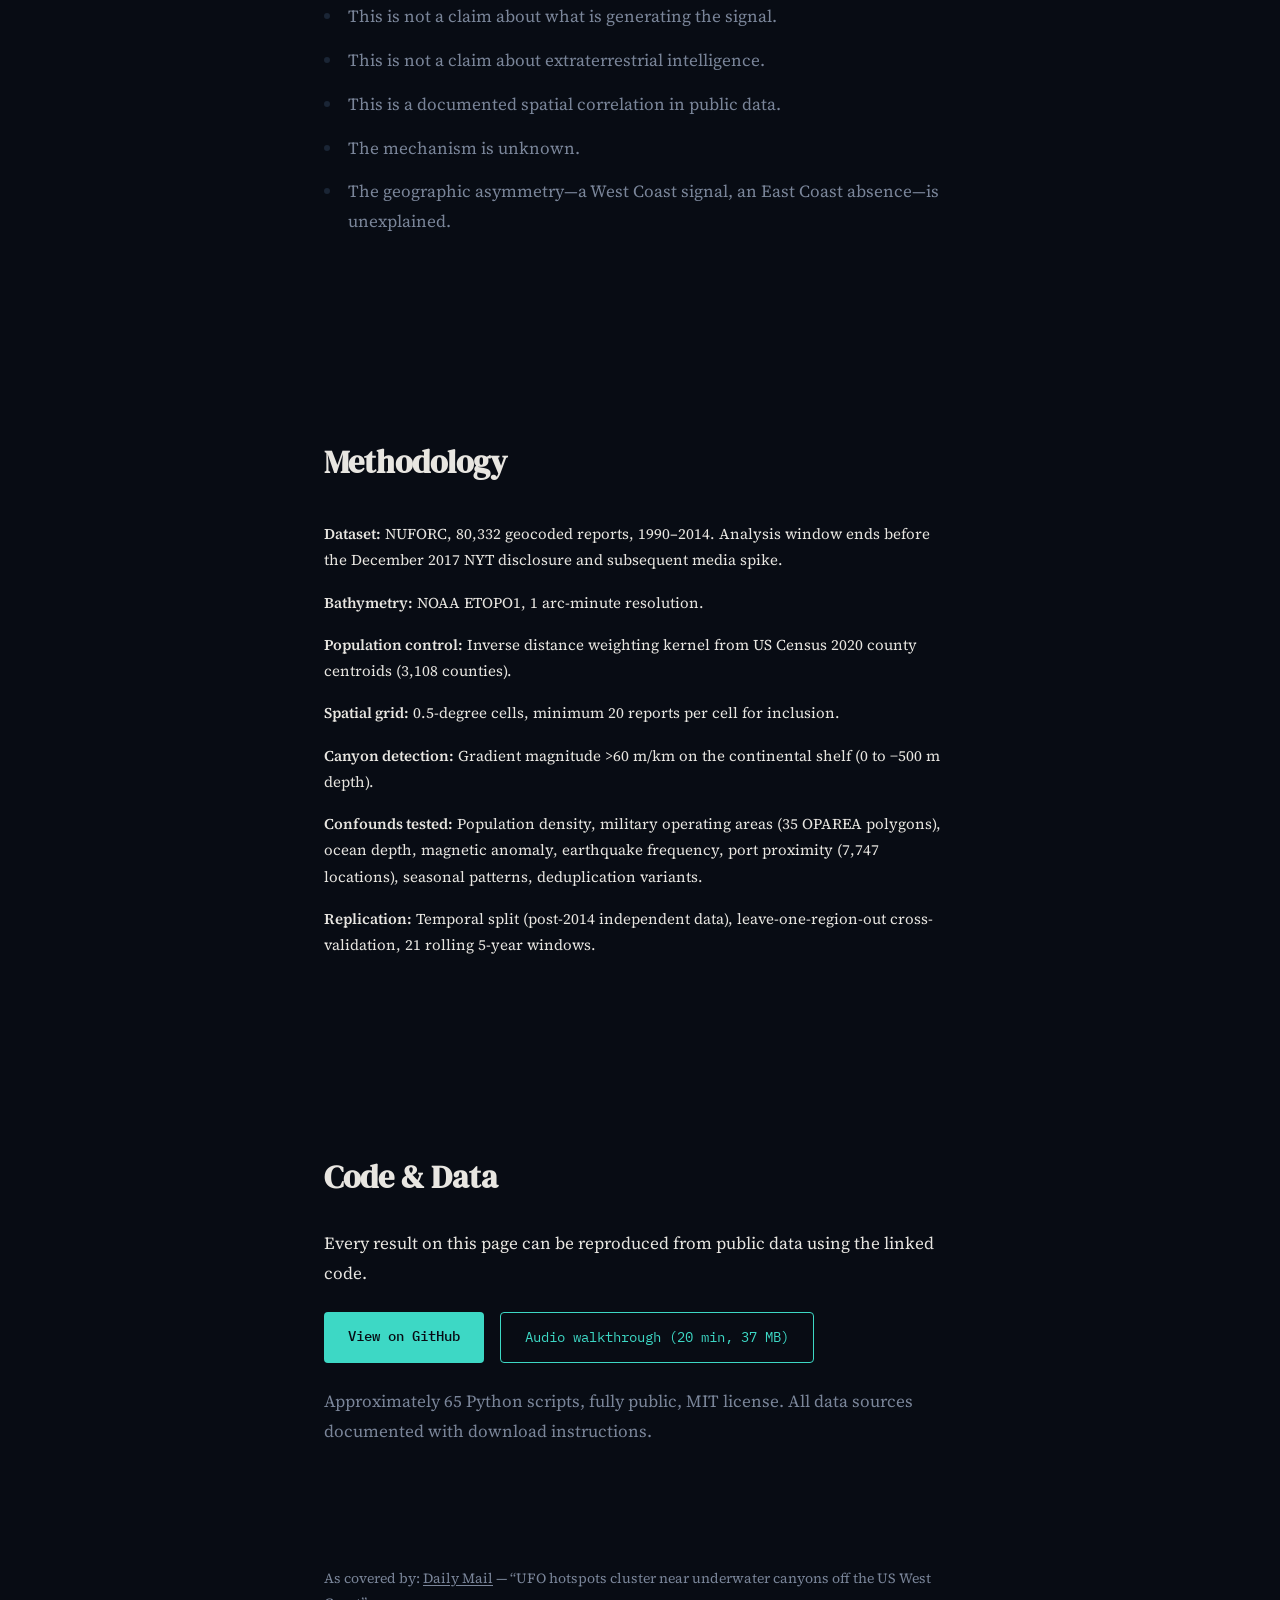
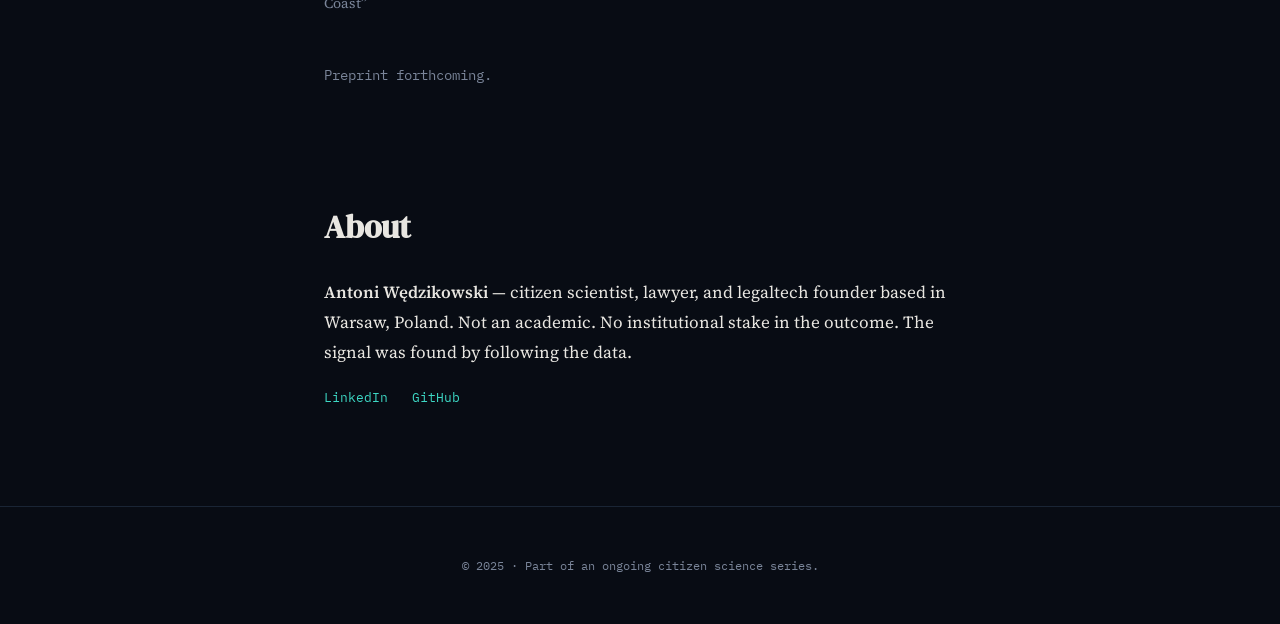
==== commit bf31ea50: "Add regional concentration caveat to The Finding section The effect is not uniform across the West C" ====
--- a/docs/index.html
+++ b/docs/index.html
@@ -51,7 +51,7 @@
   <section class="section" id="finding">
     <div class="content-narrow">
       <h2 class="section-heading">The Finding</h2>
-      <p>Between 1990 and 2014, the National UFO Reporting Center collected over 80,000 sighting reports across the United States. When those reports are mapped against NOAA ocean-floor data and adjusted for population density, a pattern emerges along the West Coast: areas near steep submarine canyon features&mdash;underwater slopes exceeding 60 metres per kilometre&mdash;show significantly elevated report rates. The effect is not gradual. It behaves like a threshold: below a certain steepness, nothing. Above it, a clear excess. The association holds across different time periods, different canyon definitions, and independent post-2014 data that was never used to build the model.</p>
+      <p>Between 1990 and 2014, the National UFO Reporting Center collected over 80,000 sighting reports across the United States. When those reports are mapped against NOAA ocean-floor data and adjusted for population density, a pattern emerges along the West Coast: areas near steep submarine canyon features&mdash;underwater slopes exceeding 60 metres per kilometre&mdash;show significantly elevated report rates. The effect concentrates in three canyon systems where steep underwater terrain reaches unusually close to shore: Puget Sound (6.8&times; the expected rate), San Diego (9.8&times;), and Monterey Bay (2.75&ndash;4.80&times;). The remaining West Coast averages only 1.4&times;. The association holds across different time periods, different canyon definitions, and independent post-2014 data that was never used to build the model.</p>
       <p>The same test on the East and Gulf Coasts finds nothing. There, submarine canyons sit 100 to 400 kilometres offshore, far beyond the continental shelf edge. No land-based observer could report anything above them. The geographic asymmetry is unexplained.</p>
     </div>
   </section>
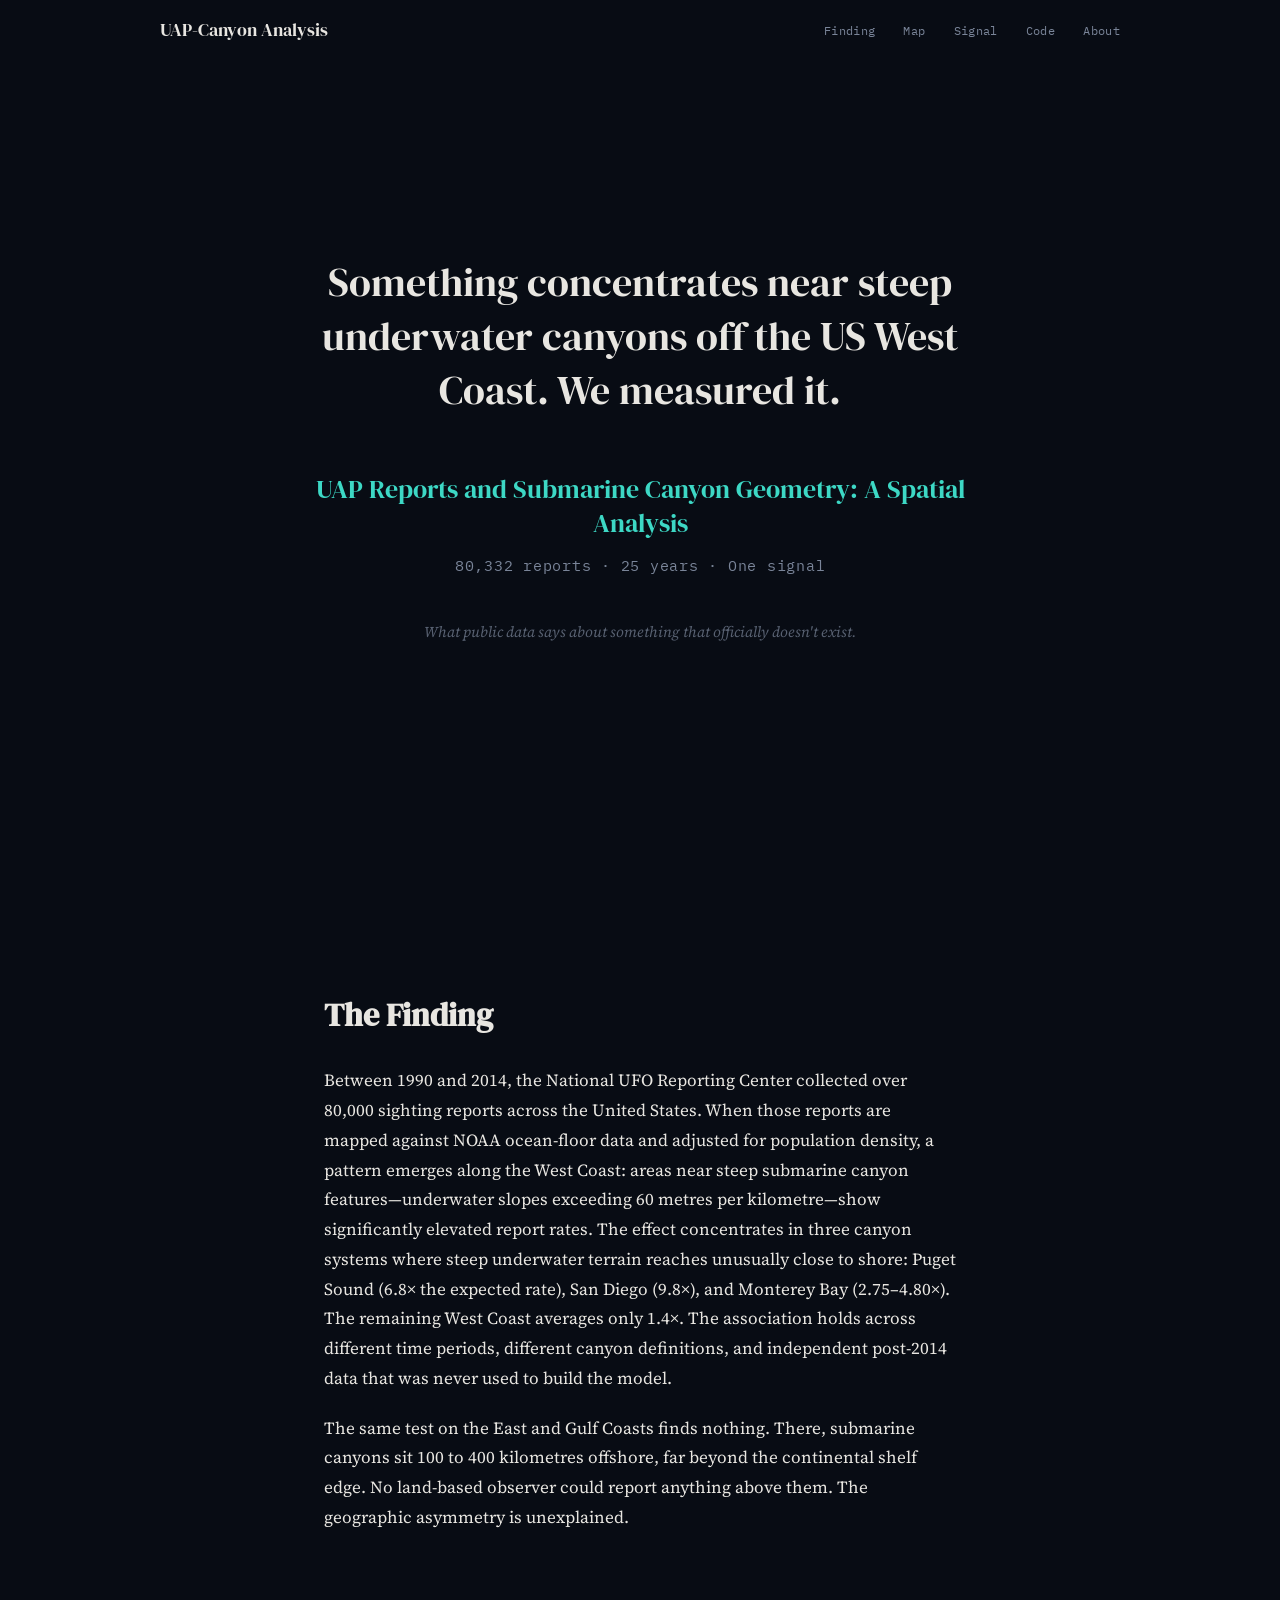
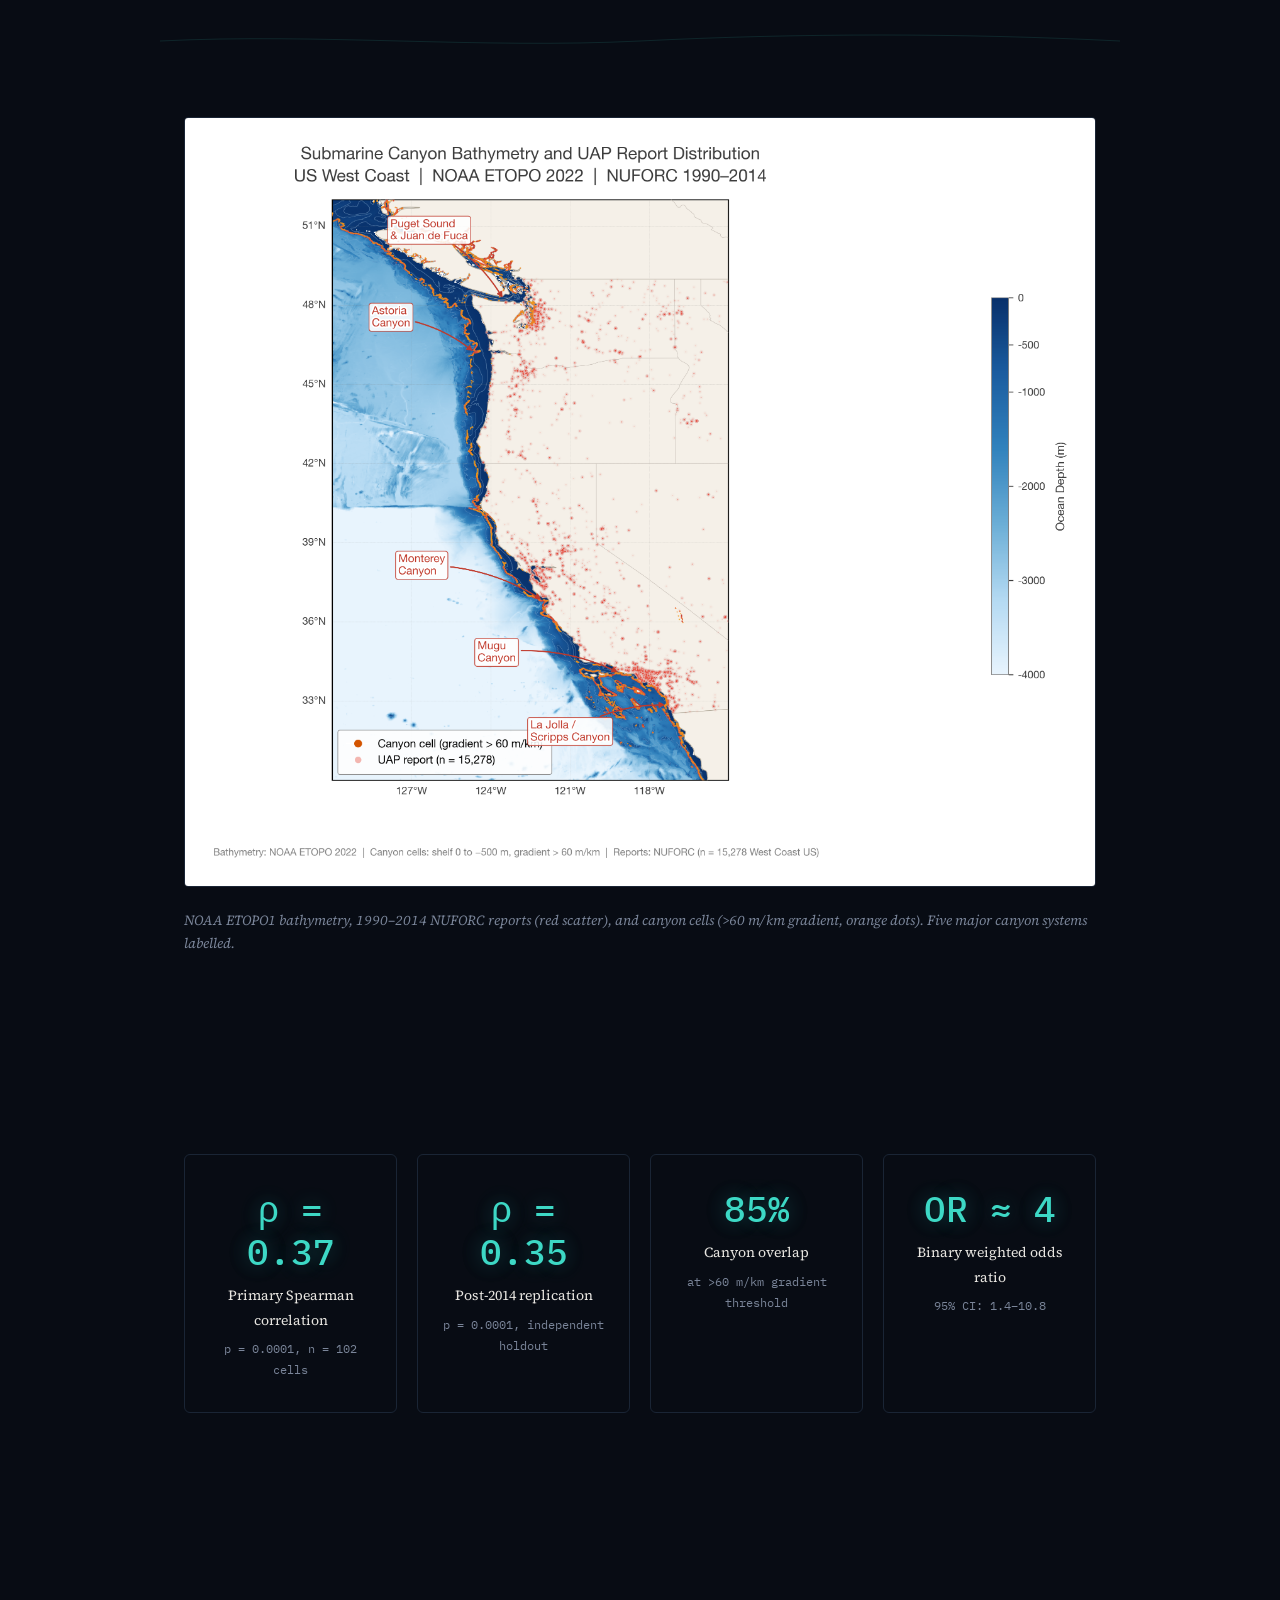
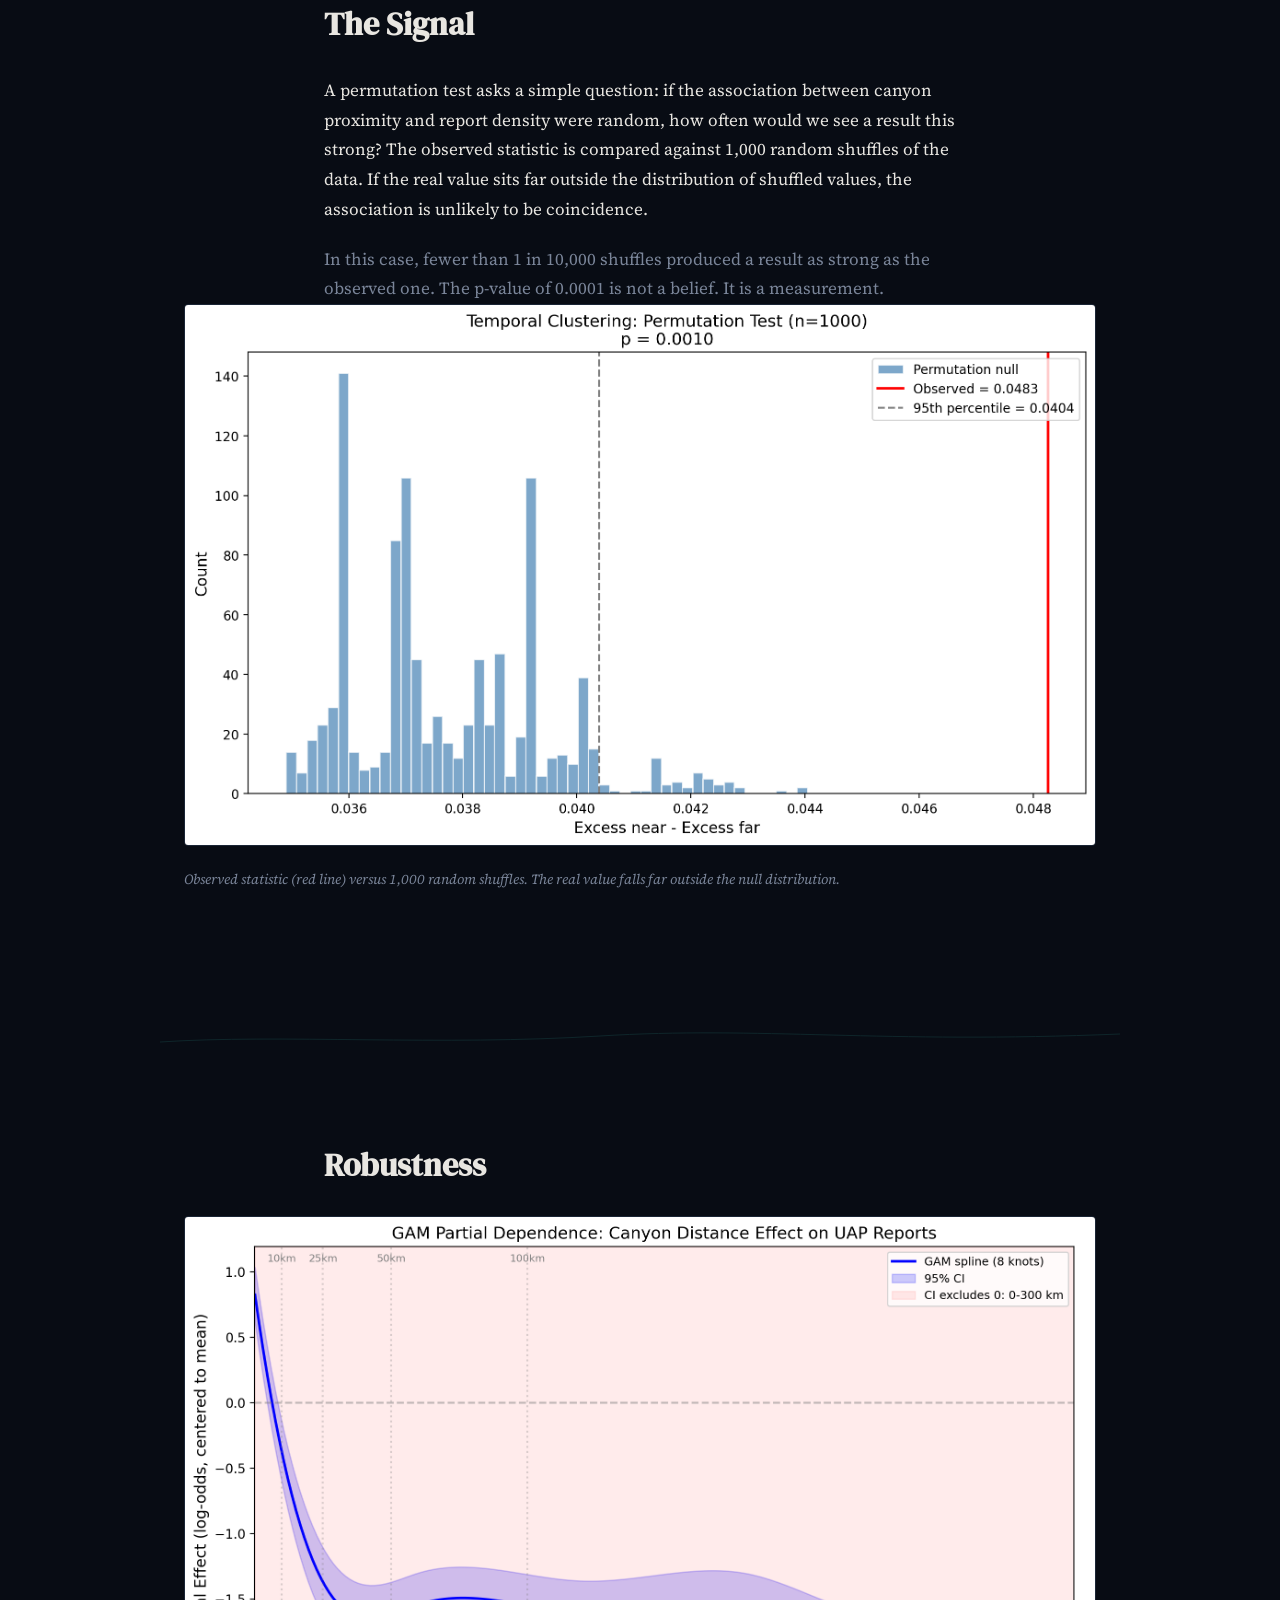
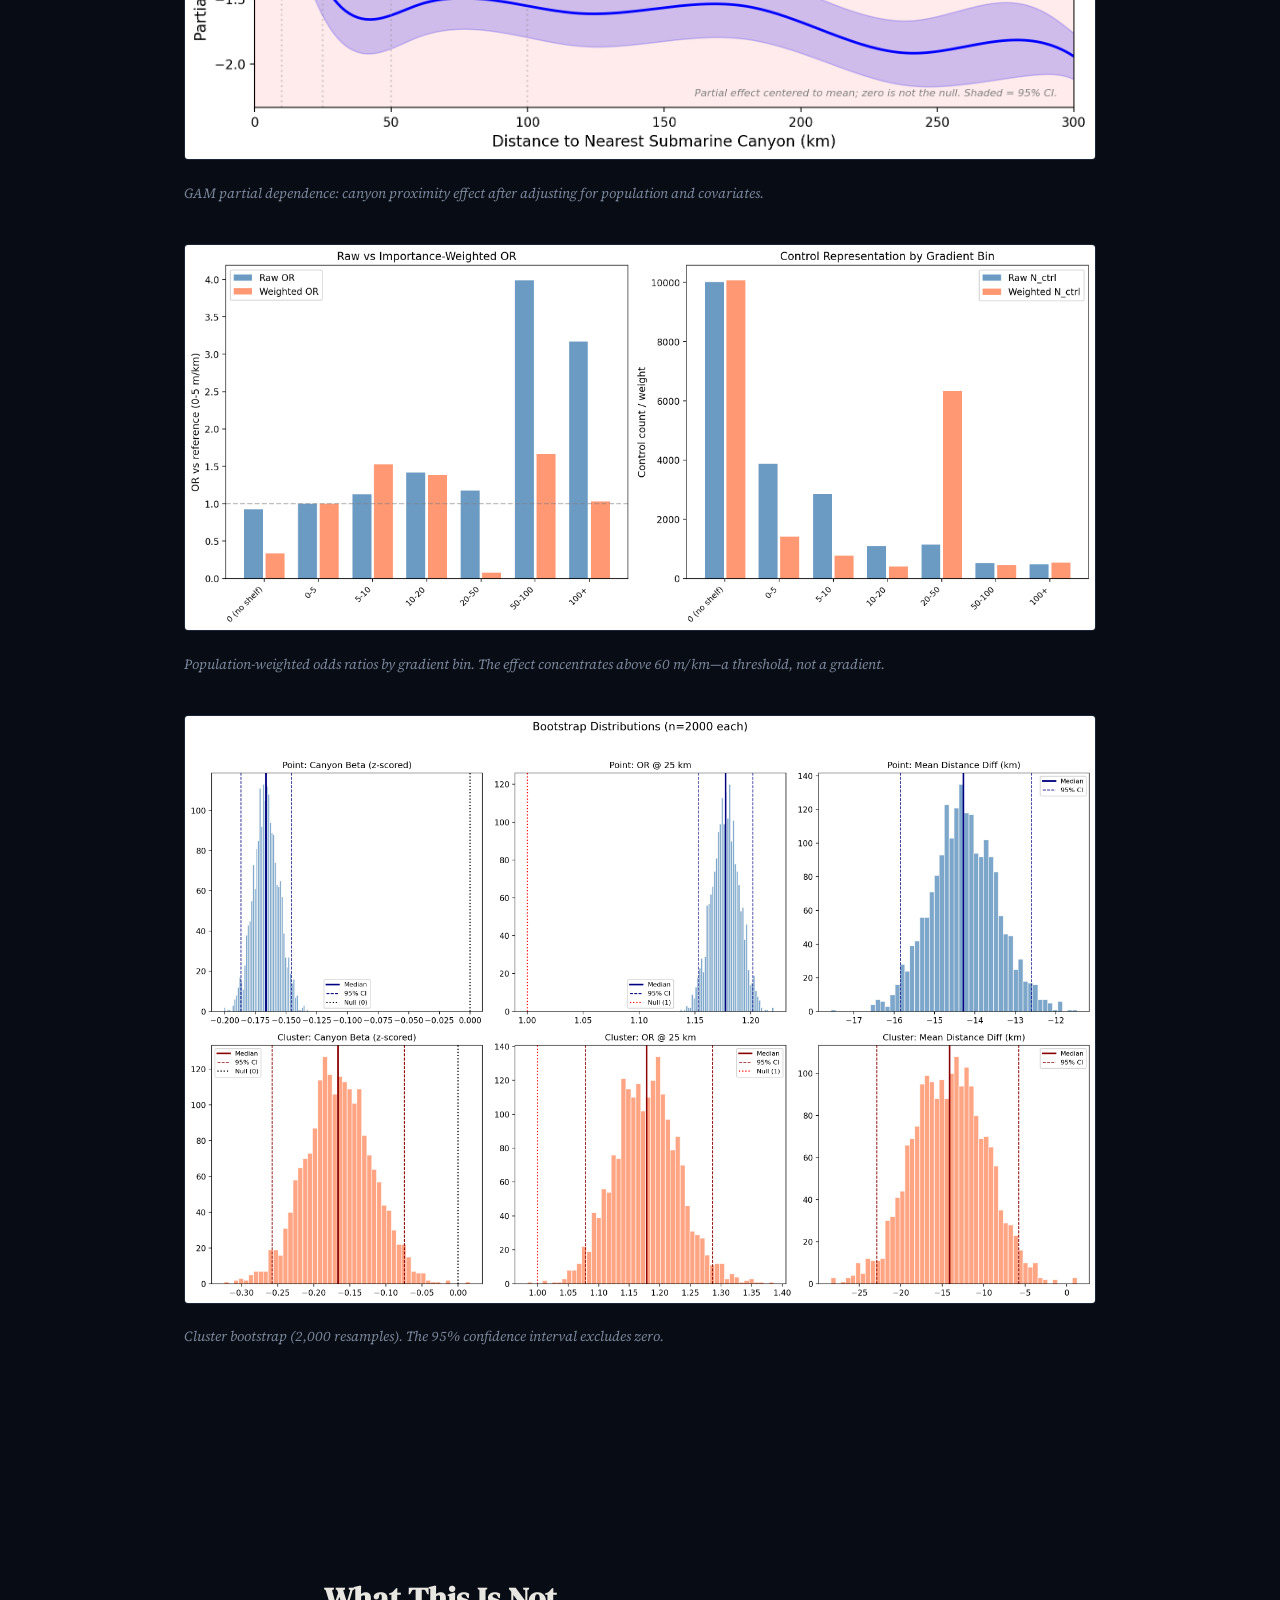
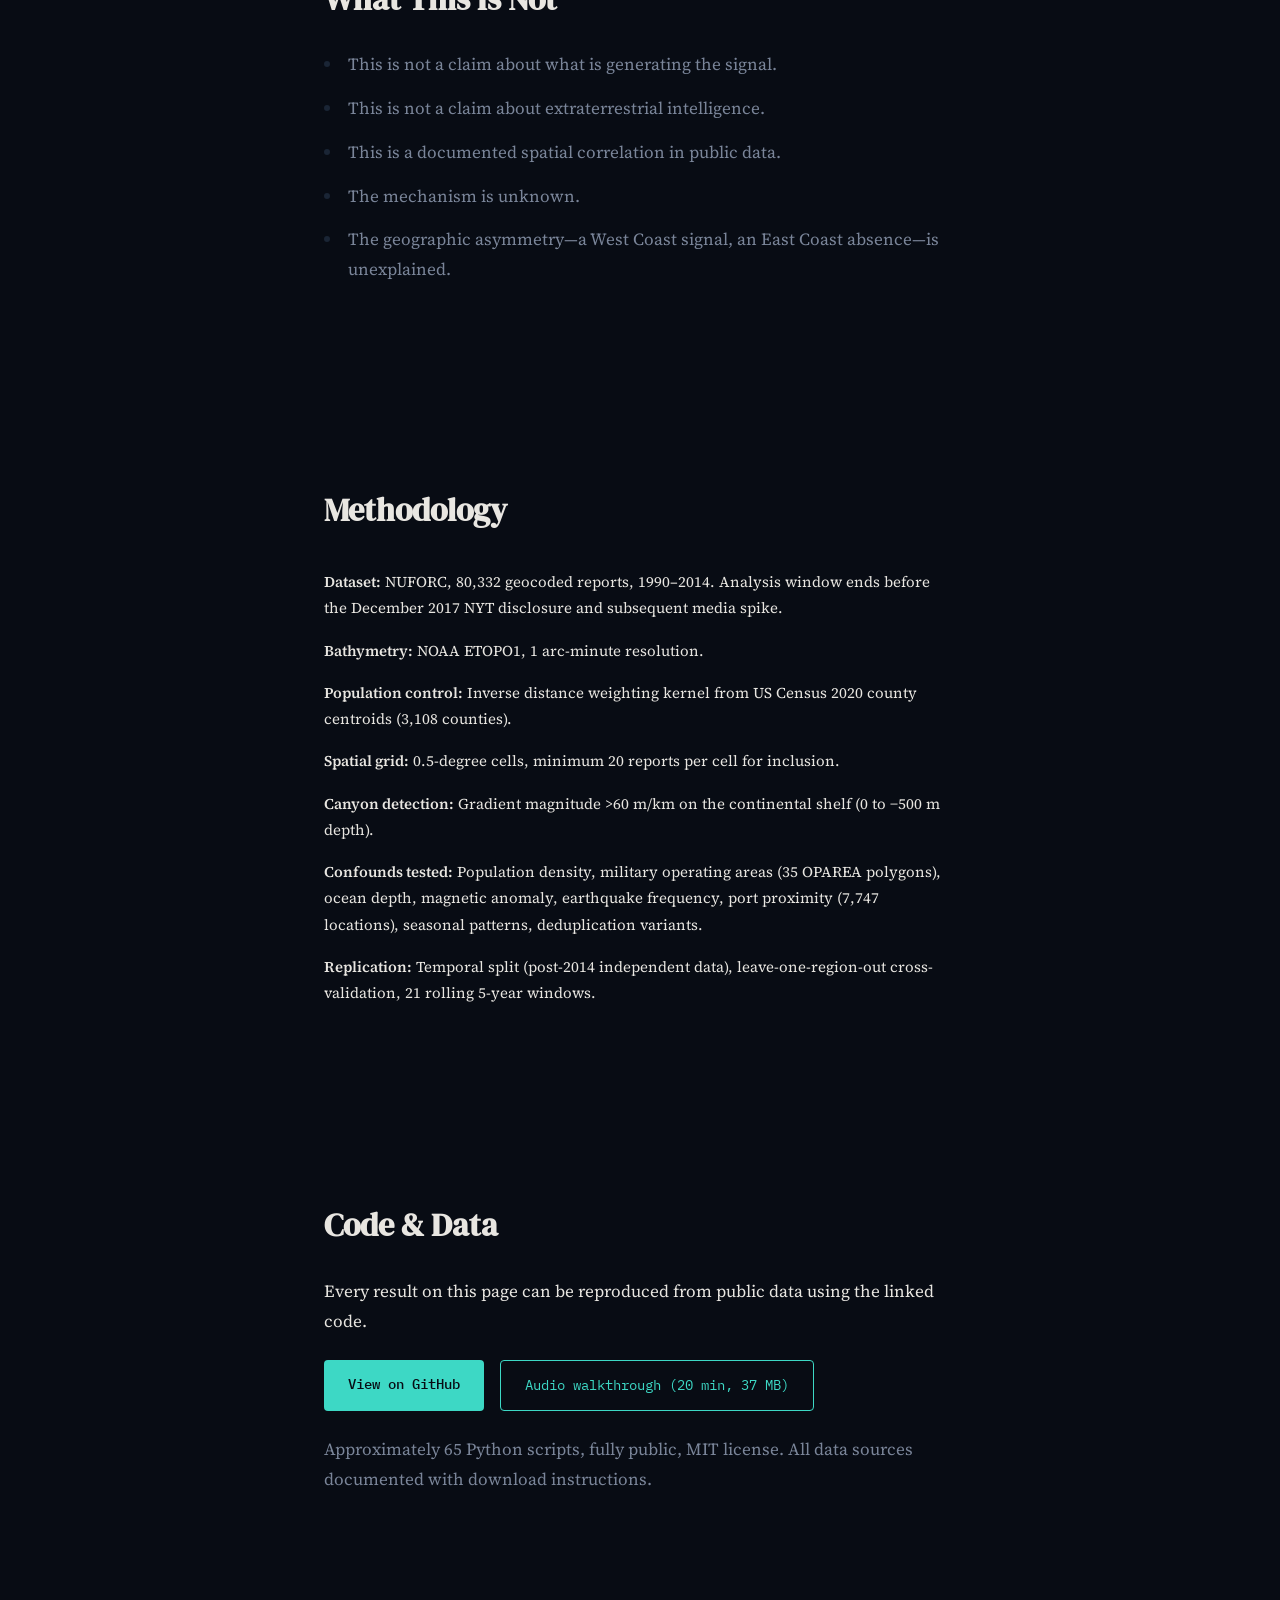
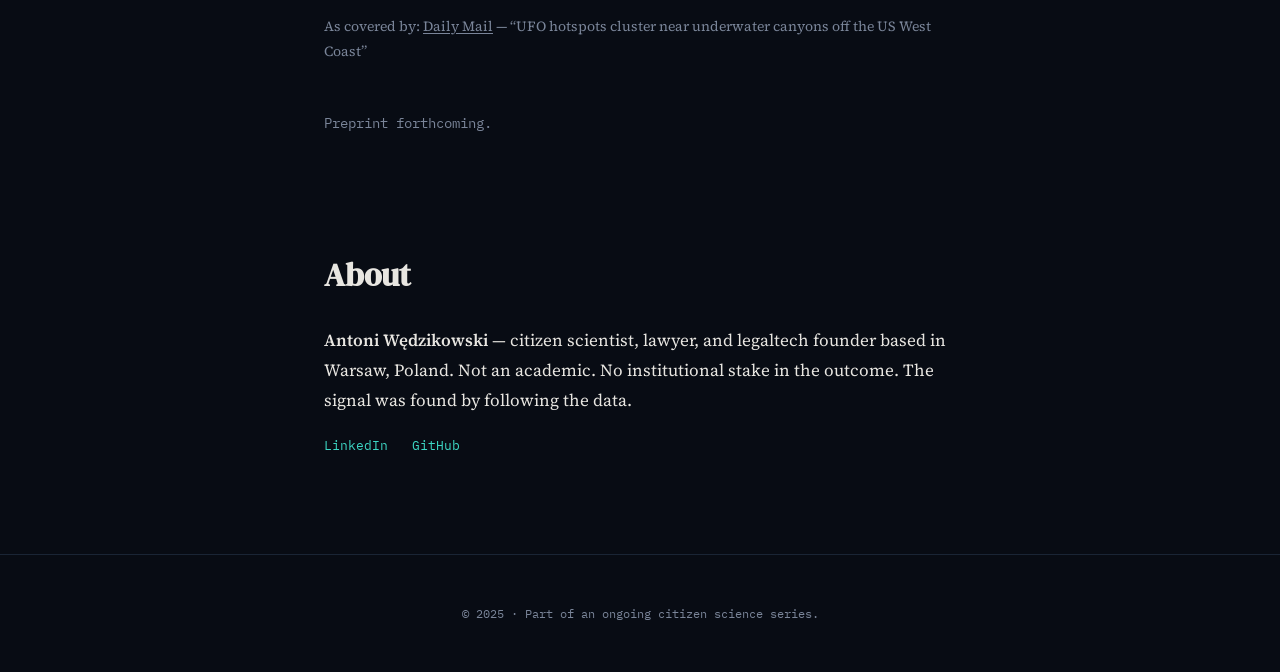
==== commit 7b1e5160: "Add scroll reveal, stat glow, and contour dividers Subtle polish: sections fade in on scroll, stat n" ====
--- a/docs/index.html
+++ b/docs/index.html
@@ -56,6 +56,8 @@
     </div>
   </section>
 
+  <svg class="contour-divider" viewBox="0 0 960 24" preserveAspectRatio="none"><path d="M0 12 C160 4, 320 20, 480 12 S800 4, 960 12"/></svg>
+
   <!-- The Map -->
   <section class="section section-wide" id="map">
     <div class="content-wide">
@@ -106,6 +108,8 @@
       </figure>
     </div>
   </section>
+
+  <svg class="contour-divider" viewBox="0 0 960 24" preserveAspectRatio="none"><path d="M0 16 C120 8, 280 20, 440 10 S720 18, 960 8"/></svg>
 
   <!-- Additional Figures -->
   <section class="section" id="figures">
--- a/docs/style.css
+++ b/docs/style.css
@@ -481,6 +481,42 @@
   border-radius: 4px;
 }
 
+/* ---- Scroll Reveal ---- */
+
+.reveal {
+  opacity: 0;
+  transform: translateY(24px);
+  transition: opacity 0.7s ease, transform 0.7s ease;
+}
+
+.reveal.visible {
+  opacity: 1;
+  transform: translateY(0);
+}
+
+/* ---- Stat Glow ---- */
+
+.stat-number {
+  text-shadow: 0 0 20px rgba(61, 216, 197, 0.3), 0 0 40px rgba(61, 216, 197, 0.1);
+}
+
+/* ---- Contour Divider ---- */
+
+.contour-divider {
+  display: block;
+  width: 100%;
+  max-width: 960px;
+  margin: 0 auto;
+  height: 24px;
+  opacity: 0.12;
+}
+
+.contour-divider path {
+  fill: none;
+  stroke: var(--accent);
+  stroke-width: 1;
+}
+
 /* ---- Responsive ---- */
 
 @media (max-width: 768px) {
